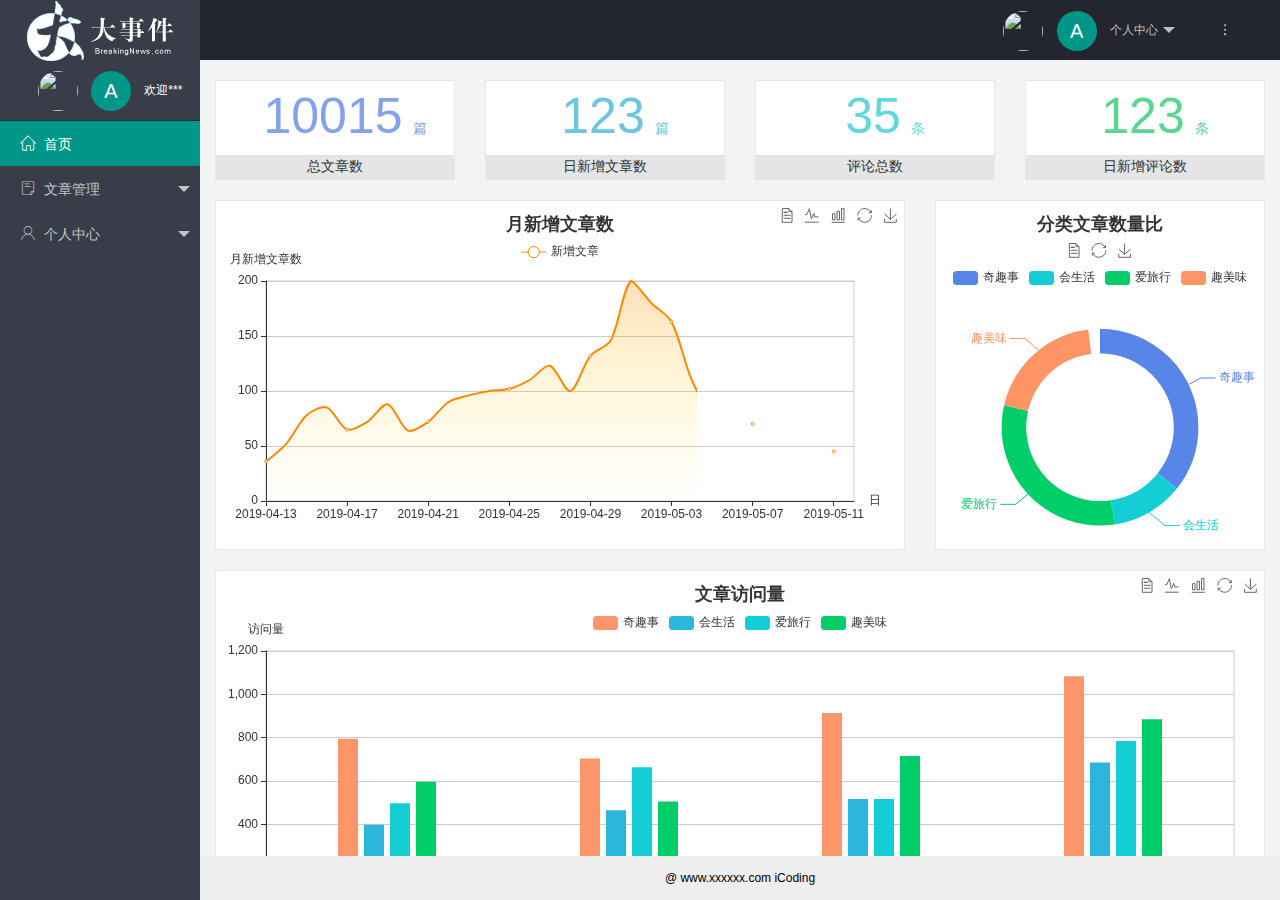
==== index.html @ 648ee0bc "4 個人中心-基本資料頁面（1）繪製頁面" ====
<!DOCTYPE html>
<html>
  <head>
    <meta charset="utf-8" />
    <meta
      name="viewport"
      content="width=device-width, initial-scale=1, maximum-scale=1"
    />
    <title>大事件首页</title>
    <!-- 导入layui的css文件 -->
    <link rel="stylesheet" href="./assets/lib/layui/css/layui.css" />
    <!-- 导入第三方阿里图标的css文件 -->
    <link rel="stylesheet" href="./assets/fonts/iconfont.css" />
    <!-- 导入自己写的css文件 -->
    <link rel="stylesheet" href="./assets/css/index.css" />
  </head>
  <body>
    <div class="layui-layout layui-layout-admin">
      <div class="layui-header">
        <div class="layui-logo layui-hide-xs layui-bg-black">
          <img src="./assets/images/logo.png" alt="logo" />
        </div>
        <!-- 头部区域（可配合layui 已有的水平导航） -->
        <ul class="layui-nav layui-layout-right">
          <li class="layui-nav-item layui-hide layui-show-md-inline-block">
            <a href="javascript:;" class="userinfo">
              <img
                src="//tva1.sinaimg.cn/crop.0.0.118.118.180/5db11ff4gw1e77d3nqrv8j203b03cweg.jpg"
                class="layui-nav-img"
              />
              <span class="text-avatar">A</span>
              个人中心
            </a>
            <dl class="layui-nav-child">
              <dd><a href="">基本资料</a></dd>
              <dd><a href="">更换头像</a></dd>
              <dd><a href="">重置密码</a></dd>
              <dd><a href="javascript:;" id="btnLogout">安全退出</a></dd>
            </dl>
          </li>
          <li class="layui-nav-item" lay-header-event="menuRight" lay-unselect>
            <a href="javascript:;">
              <i class="layui-icon layui-icon-more-vertical"></i>
            </a>
          </li>
        </ul>
      </div>

      <div class="layui-side layui-bg-black">
        <div class="layui-side-scroll">
          <div class="userinfo">
            <img
              src="//tva1.sinaimg.cn/crop.0.0.118.118.180/5db11ff4gw1e77d3nqrv8j203b03cweg.jpg"
              class="layui-nav-img"
            />
            <span class="text-avatar">A</span>
            <span id="welcome">欢迎***</span>
          </div>
          <!-- 左侧导航区域（可配合layui已有的垂直导航） -->
          <ul class="layui-nav layui-nav-tree" lay-shrink="all">
            <li class="layui-nav-item layui-this">
              <a href="./home/dashboard.html" target="fm"
                ><span class="iconfont icon-home"></span>首页</a
              >
            </li>
            <li class="layui-nav-item">
              <a class="" href="javascript:;"
                ><span class="iconfont icon-16"></span>文章管理</a
              >
              <dl class="layui-nav-child">
                <dd>
                  <a href="javascript:;"
                    ><i class="layui-icon layui-icon-app"></i>文章类别</a
                  >
                </dd>
                <dd>
                  <a href="javascript:;"
                    ><i class="layui-icon layui-icon-form"></i>文章列表</a
                  >
                </dd>
                <dd>
                  <a href="javascript:;"
                    ><i class="layui-icon layui-icon-file"></i>发布文章</a
                  >
                </dd>
              </dl>
            </li>
            <li class="layui-nav-item">
              <a href="javascript:;"
                ><span class="iconfont icon-user"></span>个人中心</a
              >
              <dl class="layui-nav-child">
                <dd>
                  <a href="./user/user_info.html" target="fm"
                    ><i class="layui-icon layui-icon-friends"></i>基本资料</a
                  >
                </dd>
                <dd>
                  <a href="javascript:;"
                    ><i class="layui-icon layui-icon-face-smile"></i>更换头像</a
                  >
                </dd>
                <dd>
                  <a href="javascript:;"
                    ><i class="layui-icon layui-icon-password"></i>重置密码</a
                  >
                </dd>
              </dl>
            </li>
          </ul>
        </div>
      </div>

      <div class="layui-body">
        <!-- 内容主体区域 -->
        <iframe name="fm" src="./home/dashboard.html" frameborder="0"></iframe>
      </div>

      <div class="layui-footer">
        <!-- 底部固定区域 -->
        @ www.xxxxxx.com iCoding
      </div>
    </div>
    <!-- 导入layui的js文件 要用layui.all.js，否则点击退出时，无法弹出对话框。或者说，如果没有layui.all.js，layui.layer是undefined-->
    <!-- <script src="./assets/lib/layui/layui.js"></script> -->
    <script src="./assets/lib/layui/layui.all.js"></script>

    <!-- 导入jQuery -->
    <script src="./assets/lib/jquery.js"></script>
    <!-- 导入自己写的js文件 -->
    <script src="./assets/js/baseAPI.js"></script>
    <script src="./assets/js/index.js"></script>
    <script>
      //JS
      layui.use(["element", "layer", "util"], function () {
        var element = layui.element,
          layer = layui.layer,
          util = layui.util,
          $ = layui.$;

        //头部事件
        util.event("lay-header-event", {
          //左侧菜单事件
          menuLeft: function (othis) {
            layer.msg("展开左侧菜单的操作", { icon: 0 });
          },
          menuRight: function () {
            layer.open({
              type: 1,
              content: '<div style="padding: 15px;">处理右侧面板的操作</div>',
              area: ["260px", "100%"],
              offset: "rt", //右上角
              anim: 5,
              shadeClose: true,
            });
          },
        });
      });
    </script>
  </body>
</html>
---- assets/lib/layui/css/layui.css ----
/** layui-v2.5.5 MIT License By https://www.layui.com */
 .layui-inline,img{display:inline-block;vertical-align:middle}h1,h2,h3,h4,h5,h6{font-weight:400}.layui-edge,.layui-header,.layui-inline,.layui-main{position:relative}.layui-body,.layui-edge,.layui-elip{overflow:hidden}.layui-btn,.layui-edge,.layui-inline,img{vertical-align:middle}.layui-btn,.layui-disabled,.layui-icon,.layui-unselect{-moz-user-select:none;-webkit-user-select:none;-ms-user-select:none}.layui-elip,.layui-form-checkbox span,.layui-form-pane .layui-form-label{text-overflow:ellipsis;white-space:nowrap}.layui-breadcrumb,.layui-tree-btnGroup{visibility:hidden}blockquote,body,button,dd,div,dl,dt,form,h1,h2,h3,h4,h5,h6,input,li,ol,p,pre,td,textarea,th,ul{margin:0;padding:0;-webkit-tap-highlight-color:rgba(0,0,0,0)}a:active,a:hover{outline:0}img{border:none}li{list-style:none}table{border-collapse:collapse;border-spacing:0}h4,h5,h6{font-size:100%}button,input,optgroup,option,select,textarea{font-family:inherit;font-size:inherit;font-style:inherit;font-weight:inherit;outline:0}pre{white-space:pre-wrap;white-space:-moz-pre-wrap;white-space:-pre-wrap;white-space:-o-pre-wrap;word-wrap:break-word}body{line-height:24px;font:14px Helvetica Neue,Helvetica,PingFang SC,Tahoma,Arial,sans-serif}hr{height:1px;margin:10px 0;border:0;clear:both}a{color:#333;text-decoration:none}a:hover{color:#777}a cite{font-style:normal;*cursor:pointer}.layui-border-box,.layui-border-box *{box-sizing:border-box}.layui-box,.layui-box *{box-sizing:content-box}.layui-clear{clear:both;*zoom:1}.layui-clear:after{content:'\20';clear:both;*zoom:1;display:block;height:0}.layui-inline{*display:inline;*zoom:1}.layui-edge{display:inline-block;width:0;height:0;border-width:6px;border-style:dashed;border-color:transparent}.layui-edge-top{top:-4px;border-bottom-color:#999;border-bottom-style:solid}.layui-edge-right{border-left-color:#999;border-left-style:solid}.layui-edge-bottom{top:2px;border-top-color:#999;border-top-style:solid}.layui-edge-left{border-right-color:#999;border-right-style:solid}.layui-disabled,.layui-disabled:hover{color:#d2d2d2!important;cursor:not-allowed!important}.layui-circle{border-radius:100%}.layui-show{display:block!important}.layui-hide{display:none!important}@font-face{font-family:layui-icon;src:url(../font/iconfont.eot?v=250);src:url(../font/iconfont.eot?v=250#iefix) format('embedded-opentype'),url(../font/iconfont.woff2?v=250) format('woff2'),url(../font/iconfont.woff?v=250) format('woff'),url(../font/iconfont.ttf?v=250) format('truetype'),url(../font/iconfont.svg?v=250#layui-icon) format('svg')}.layui-icon{font-family:layui-icon!important;font-size:16px;font-style:normal;-webkit-font-smoothing:antialiased;-moz-osx-font-smoothing:grayscale}.layui-icon-reply-fill:before{content:"\e611"}.layui-icon-set-fill:before{content:"\e614"}.layui-icon-menu-fill:before{content:"\e60f"}.layui-icon-search:before{content:"\e615"}.layui-icon-share:before{content:"\e641"}.layui-icon-set-sm:before{content:"\e620"}.layui-icon-engine:before{content:"\e628"}.layui-icon-close:before{content:"\1006"}.layui-icon-close-fill:before{content:"\1007"}.layui-icon-chart-screen:before{content:"\e629"}.layui-icon-star:before{content:"\e600"}.layui-icon-circle-dot:before{content:"\e617"}.layui-icon-chat:before{content:"\e606"}.layui-icon-release:before{content:"\e609"}.layui-icon-list:before{content:"\e60a"}.layui-icon-chart:before{content:"\e62c"}.layui-icon-ok-circle:before{content:"\1005"}.layui-icon-layim-theme:before{content:"\e61b"}.layui-icon-table:before{content:"\e62d"}.layui-icon-right:before{content:"\e602"}.layui-icon-left:before{content:"\e603"}.layui-icon-cart-simple:before{content:"\e698"}.layui-icon-face-cry:before{content:"\e69c"}.layui-icon-face-smile:before{content:"\e6af"}.layui-icon-survey:before{content:"\e6b2"}.layui-icon-tree:before{content:"\e62e"}.layui-icon-upload-circle:before{content:"\e62f"}.layui-icon-add-circle:before{content:"\e61f"}.layui-icon-download-circle:before{content:"\e601"}.layui-icon-templeate-1:before{content:"\e630"}.layui-icon-util:before{content:"\e631"}.layui-icon-face-surprised:before{content:"\e664"}.layui-icon-edit:before{content:"\e642"}.layui-icon-speaker:before{content:"\e645"}.layui-icon-down:before{content:"\e61a"}.layui-icon-file:before{content:"\e621"}.layui-icon-layouts:before{content:"\e632"}.layui-icon-rate-half:before{content:"\e6c9"}.layui-icon-add-circle-fine:before{content:"\e608"}.layui-icon-prev-circle:before{content:"\e633"}.layui-icon-read:before{content:"\e705"}.layui-icon-404:before{content:"\e61c"}.layui-icon-carousel:before{content:"\e634"}.layui-icon-help:before{content:"\e607"}.layui-icon-code-circle:before{content:"\e635"}.layui-icon-water:before{content:"\e636"}.layui-icon-username:before{content:"\e66f"}.layui-icon-find-fill:before{content:"\e670"}.layui-icon-about:before{content:"\e60b"}.layui-icon-location:before{content:"\e715"}.layui-icon-up:before{content:"\e619"}.layui-icon-pause:before{content:"\e651"}.layui-icon-date:before{content:"\e637"}.layui-icon-layim-uploadfile:before{content:"\e61d"}.layui-icon-delete:before{content:"\e640"}.layui-icon-play:before{content:"\e652"}.layui-icon-top:before{content:"\e604"}.layui-icon-friends:before{content:"\e612"}.layui-icon-refresh-3:before{content:"\e9aa"}.layui-icon-ok:before{content:"\e605"}.layui-icon-layer:before{content:"\e638"}.layui-icon-face-smile-fine:before{content:"\e60c"}.layui-icon-dollar:before{content:"\e659"}.layui-icon-group:before{content:"\e613"}.layui-icon-layim-download:before{content:"\e61e"}.layui-icon-picture-fine:before{content:"\e60d"}.layui-icon-link:before{content:"\e64c"}.layui-icon-diamond:before{content:"\e735"}.layui-icon-log:before{content:"\e60e"}.layui-icon-rate-solid:before{content:"\e67a"}.layui-icon-fonts-del:before{content:"\e64f"}.layui-icon-unlink:before{content:"\e64d"}.layui-icon-fonts-clear:before{content:"\e639"}.layui-icon-triangle-r:before{content:"\e623"}.layui-icon-circle:before{content:"\e63f"}.layui-icon-radio:before{content:"\e643"}.layui-icon-align-center:before{content:"\e647"}.layui-icon-align-right:before{content:"\e648"}.layui-icon-align-left:before{content:"\e649"}.layui-icon-loading-1:before{content:"\e63e"}.layui-icon-return:before{content:"\e65c"}.layui-icon-fonts-strong:before{content:"\e62b"}.layui-icon-upload:before{content:"\e67c"}.layui-icon-dialogue:before{content:"\e63a"}.layui-icon-video:before{content:"\e6ed"}.layui-icon-headset:before{content:"\e6fc"}.layui-icon-cellphone-fine:before{content:"\e63b"}.layui-icon-add-1:before{content:"\e654"}.layui-icon-face-smile-b:before{content:"\e650"}.layui-icon-fonts-html:before{content:"\e64b"}.layui-icon-form:before{content:"\e63c"}.layui-icon-cart:before{content:"\e657"}.layui-icon-camera-fill:before{content:"\e65d"}.layui-icon-tabs:before{content:"\e62a"}.layui-icon-fonts-code:before{content:"\e64e"}.layui-icon-fire:before{content:"\e756"}.layui-icon-set:before{content:"\e716"}.layui-icon-fonts-u:before{content:"\e646"}.layui-icon-triangle-d:before{content:"\e625"}.layui-icon-tips:before{content:"\e702"}.layui-icon-picture:before{content:"\e64a"}.layui-icon-more-vertical:before{content:"\e671"}.layui-icon-flag:before{content:"\e66c"}.layui-icon-loading:before{content:"\e63d"}.layui-icon-fonts-i:before{content:"\e644"}.layui-icon-refresh-1:before{content:"\e666"}.layui-icon-rmb:before{content:"\e65e"}.layui-icon-home:before{content:"\e68e"}.layui-icon-user:before{content:"\e770"}.layui-icon-notice:before{content:"\e667"}.layui-icon-login-weibo:before{content:"\e675"}.layui-icon-voice:before{content:"\e688"}.layui-icon-upload-drag:before{content:"\e681"}.layui-icon-login-qq:before{content:"\e676"}.layui-icon-snowflake:before{content:"\e6b1"}.layui-icon-file-b:before{content:"\e655"}.layui-icon-template:before{content:"\e663"}.layui-icon-auz:before{content:"\e672"}.layui-icon-console:before{content:"\e665"}.layui-icon-app:before{content:"\e653"}.layui-icon-prev:before{content:"\e65a"}.layui-icon-website:before{content:"\e7ae"}.layui-icon-next:before{content:"\e65b"}.layui-icon-component:before{content:"\e857"}.layui-icon-more:before{content:"\e65f"}.layui-icon-login-wechat:before{content:"\e677"}.layui-icon-shrink-right:before{content:"\e668"}.layui-icon-spread-left:before{content:"\e66b"}.layui-icon-camera:before{content:"\e660"}.layui-icon-note:before{content:"\e66e"}.layui-icon-refresh:before{content:"\e669"}.layui-icon-female:before{content:"\e661"}.layui-icon-male:before{content:"\e662"}.layui-icon-password:before{content:"\e673"}.layui-icon-senior:before{content:"\e674"}.layui-icon-theme:before{content:"\e66a"}.layui-icon-tread:before{content:"\e6c5"}.layui-icon-praise:before{content:"\e6c6"}.layui-icon-star-fill:before{content:"\e658"}.layui-icon-rate:before{content:"\e67b"}.layui-icon-template-1:before{content:"\e656"}.layui-icon-vercode:before{content:"\e679"}.layui-icon-cellphone:before{content:"\e678"}.layui-icon-screen-full:before{content:"\e622"}.layui-icon-screen-restore:before{content:"\e758"}.layui-icon-cols:before{content:"\e610"}.layui-icon-export:before{content:"\e67d"}.layui-icon-print:before{content:"\e66d"}.layui-icon-slider:before{content:"\e714"}.layui-icon-addition:before{content:"\e624"}.layui-icon-subtraction:before{content:"\e67e"}.layui-icon-service:before{content:"\e626"}.layui-icon-transfer:before{content:"\e691"}.layui-main{width:1140px;margin:0 auto}.layui-header{z-index:1000;height:60px}.layui-header a:hover{transition:all .5s;-webkit-transition:all .5s}.layui-side{position:fixed;left:0;top:0;bottom:0;z-index:999;width:200px;overflow-x:hidden}.layui-side-scroll{position:relative;width:220px;height:100%;overflow-x:hidden}.layui-body{position:absolute;left:200px;right:0;top:0;bottom:0;z-index:998;width:auto;overflow-y:auto;box-sizing:border-box}.layui-layout-body{overflow:hidden}.layui-layout-admin .layui-header{background-color:#23262E}.layui-layout-admin .layui-side{top:60px;width:200px;overflow-x:hidden}.layui-layout-admin .layui-body{position:fixed;top:60px;bottom:44px}.layui-layout-admin .layui-main{width:auto;margin:0 15px}.layui-layout-admin .layui-footer{position:fixed;left:200px;right:0;bottom:0;height:44px;line-height:44px;padding:0 15px;background-color:#eee}.layui-layout-admin .layui-logo{position:absolute;left:0;top:0;width:200px;height:100%;line-height:60px;text-align:center;color:#009688;font-size:16px}.layui-layout-admin .layui-header .layui-nav{background:0 0}.layui-layout-left{position:absolute!important;left:200px;top:0}.layui-layout-right{position:absolute!important;right:0;top:0}.layui-container{position:relative;margin:0 auto;padding:0 15px;box-sizing:border-box}.layui-fluid{position:relative;margin:0 auto;padding:0 15px}.layui-row:after,.layui-row:before{content:'';display:block;clear:both}.layui-col-lg1,.layui-col-lg10,.layui-col-lg11,.layui-col-lg12,.layui-col-lg2,.layui-col-lg3,.layui-col-lg4,.layui-col-lg5,.layui-col-lg6,.layui-col-lg7,.layui-col-lg8,.layui-col-lg9,.layui-col-md1,.layui-col-md10,.layui-col-md11,.layui-col-md12,.layui-col-md2,.layui-col-md3,.layui-col-md4,.layui-col-md5,.layui-col-md6,.layui-col-md7,.layui-col-md8,.layui-col-md9,.layui-col-sm1,.layui-col-sm10,.layui-col-sm11,.layui-col-sm12,.layui-col-sm2,.layui-col-sm3,.layui-col-sm4,.layui-col-sm5,.layui-col-sm6,.layui-col-sm7,.layui-col-sm8,.layui-col-sm9,.layui-col-xs1,.layui-col-xs10,.layui-col-xs11,.layui-col-xs12,.layui-col-xs2,.layui-col-xs3,.layui-col-xs4,.layui-col-xs5,.layui-col-xs6,.layui-col-xs7,.layui-col-xs8,.layui-col-xs9{position:relative;display:block;box-sizing:border-box}.layui-col-xs1,.layui-col-xs10,.layui-col-xs11,.layui-col-xs12,.layui-col-xs2,.layui-col-xs3,.layui-col-xs4,.layui-col-xs5,.layui-col-xs6,.layui-col-xs7,.layui-col-xs8,.layui-col-xs9{float:left}.layui-col-xs1{width:8.33333333%}.layui-col-xs2{width:16.66666667%}.layui-col-xs3{width:25%}.layui-col-xs4{width:33.33333333%}.layui-col-xs5{width:41.66666667%}.layui-col-xs6{width:50%}.layui-col-xs7{width:58.33333333%}.layui-col-xs8{width:66.66666667%}.layui-col-xs9{width:75%}.layui-col-xs10{width:83.33333333%}.layui-col-xs11{width:91.66666667%}.layui-col-xs12{width:100%}.layui-col-xs-offset1{margin-left:8.33333333%}.layui-col-xs-offset2{margin-left:16.66666667%}.layui-col-xs-offset3{margin-left:25%}.layui-col-xs-offset4{margin-left:33.33333333%}.layui-col-xs-offset5{margin-left:41.66666667%}.layui-col-xs-offset6{margin-left:50%}.layui-col-xs-offset7{margin-left:58.33333333%}.layui-col-xs-offset8{margin-left:66.66666667%}.layui-col-xs-offset9{margin-left:75%}.layui-col-xs-offset10{margin-left:83.33333333%}.layui-col-xs-offset11{margin-left:91.66666667%}.layui-col-xs-offset12{margin-left:100%}@media screen and (max-width:768px){.layui-hide-xs{display:none!important}.layui-show-xs-block{display:block!important}.layui-show-xs-inline{display:inline!important}.layui-show-xs-inline-block{display:inline-block!important}}@media screen and (min-width:768px){.layui-container{width:750px}.layui-hide-sm{display:none!important}.layui-show-sm-block{display:block!important}.layui-show-sm-inline{display:inline!important}.layui-show-sm-inline-block{display:inline-block!important}.layui-col-sm1,.layui-col-sm10,.layui-col-sm11,.layui-col-sm12,.layui-col-sm2,.layui-col-sm3,.layui-col-sm4,.layui-col-sm5,.layui-col-sm6,.layui-col-sm7,.layui-col-sm8,.layui-col-sm9{float:left}.layui-col-sm1{width:8.33333333%}.layui-col-sm2{width:16.66666667%}.layui-col-sm3{width:25%}.layui-col-sm4{width:33.33333333%}.layui-col-sm5{width:41.66666667%}.layui-col-sm6{width:50%}.layui-col-sm7{width:58.33333333%}.layui-col-sm8{width:66.66666667%}.layui-col-sm9{width:75%}.layui-col-sm10{width:83.33333333%}.layui-col-sm11{width:91.66666667%}.layui-col-sm12{width:100%}.layui-col-sm-offset1{margin-left:8.33333333%}.layui-col-sm-offset2{margin-left:16.66666667%}.layui-col-sm-offset3{margin-left:25%}.layui-col-sm-offset4{margin-left:33.33333333%}.layui-col-sm-offset5{margin-left:41.66666667%}.layui-col-sm-offset6{margin-left:50%}.layui-col-sm-offset7{margin-left:58.33333333%}.layui-col-sm-offset8{margin-left:66.66666667%}.layui-col-sm-offset9{margin-left:75%}.layui-col-sm-offset10{margin-left:83.33333333%}.layui-col-sm-offset11{margin-left:91.66666667%}.layui-col-sm-offset12{margin-left:100%}}@media screen and (min-width:992px){.layui-container{width:970px}.layui-hide-md{display:none!important}.layui-show-md-block{display:block!important}.layui-show-md-inline{display:inline!important}.layui-show-md-inline-block{display:inline-block!important}.layui-col-md1,.layui-col-md10,.layui-col-md11,.layui-col-md12,.layui-col-md2,.layui-col-md3,.layui-col-md4,.layui-col-md5,.layui-col-md6,.layui-col-md7,.layui-col-md8,.layui-col-md9{float:left}.layui-col-md1{width:8.33333333%}.layui-col-md2{width:16.66666667%}.layui-col-md3{width:25%}.layui-col-md4{width:33.33333333%}.layui-col-md5{width:41.66666667%}.layui-col-md6{width:50%}.layui-col-md7{width:58.33333333%}.layui-col-md8{width:66.66666667%}.layui-col-md9{width:75%}.layui-col-md10{width:83.33333333%}.layui-col-md11{width:91.66666667%}.layui-col-md12{width:100%}.layui-col-md-offset1{margin-left:8.33333333%}.layui-col-md-offset2{margin-left:16.66666667%}.layui-col-md-offset3{margin-left:25%}.layui-col-md-offset4{margin-left:33.33333333%}.layui-col-md-offset5{margin-left:41.66666667%}.layui-col-md-offset6{margin-left:50%}.layui-col-md-offset7{margin-left:58.33333333%}.layui-col-md-offset8{margin-left:66.66666667%}.layui-col-md-offset9{margin-left:75%}.layui-col-md-offset10{margin-left:83.33333333%}.layui-col-md-offset11{margin-left:91.66666667%}.layui-col-md-offset12{margin-left:100%}}@media screen and (min-width:1200px){.layui-container{width:1170px}.layui-hide-lg{display:none!important}.layui-show-lg-block{display:block!important}.layui-show-lg-inline{display:inline!important}.layui-show-lg-inline-block{display:inline-block!important}.layui-col-lg1,.layui-col-lg10,.layui-col-lg11,.layui-col-lg12,.layui-col-lg2,.layui-col-lg3,.layui-col-lg4,.layui-col-lg5,.layui-col-lg6,.layui-col-lg7,.layui-col-lg8,.layui-col-lg9{float:left}.layui-col-lg1{width:8.33333333%}.layui-col-lg2{width:16.66666667%}.layui-col-lg3{width:25%}.layui-col-lg4{width:33.33333333%}.layui-col-lg5{width:41.66666667%}.layui-col-lg6{width:50%}.layui-col-lg7{width:58.33333333%}.layui-col-lg8{width:66.66666667%}.layui-col-lg9{width:75%}.layui-col-lg10{width:83.33333333%}.layui-col-lg11{width:91.66666667%}.layui-col-lg12{width:100%}.layui-col-lg-offset1{margin-left:8.33333333%}.layui-col-lg-offset2{margin-left:16.66666667%}.layui-col-lg-offset3{margin-left:25%}.layui-col-lg-offset4{margin-left:33.33333333%}.layui-col-lg-offset5{margin-left:41.66666667%}.layui-col-lg-offset6{margin-left:50%}.layui-col-lg-offset7{margin-left:58.33333333%}.layui-col-lg-offset8{margin-left:66.66666667%}.layui-col-lg-offset9{margin-left:75%}.layui-col-lg-offset10{margin-left:83.33333333%}.layui-col-lg-offset11{margin-left:91.66666667%}.layui-col-lg-offset12{margin-left:100%}}.layui-col-space1{margin:-.5px}.layui-col-space1>*{padding:.5px}.layui-col-space3{margin:-1.5px}.layui-col-space3>*{padding:1.5px}.layui-col-space5{margin:-2.5px}.layui-col-space5>*{padding:2.5px}.layui-col-space8{margin:-3.5px}.layui-col-space8>*{padding:3.5px}.layui-col-space10{margin:-5px}.layui-col-space10>*{padding:5px}.layui-col-space12{margin:-6px}.layui-col-space12>*{padding:6px}.layui-col-space15{margin:-7.5px}.layui-col-space15>*{padding:7.5px}.layui-col-space18{margin:-9px}.layui-col-space18>*{padding:9px}.layui-col-space20{margin:-10px}.layui-col-space20>*{padding:10px}.layui-col-space22{margin:-11px}.layui-col-space22>*{padding:11px}.layui-col-space25{margin:-12.5px}.layui-col-space25>*{padding:12.5px}.layui-col-space30{margin:-15px}.layui-col-space30>*{padding:15px}.layui-btn,.layui-input,.layui-select,.layui-textarea,.layui-upload-button{outline:0;-webkit-appearance:none;transition:all .3s;-webkit-transition:all .3s;box-sizing:border-box}.layui-elem-quote{margin-bottom:10px;padding:15px;line-height:22px;border-left:5px solid #009688;border-radius:0 2px 2px 0;background-color:#f2f2f2}.layui-quote-nm{border-style:solid;border-width:1px 1px 1px 5px;background:0 0}.layui-elem-field{margin-bottom:10px;padding:0;border-width:1px;border-style:solid}.layui-elem-field legend{margin-left:20px;padding:0 10px;font-size:20px;font-weight:300}.layui-field-title{margin:10px 0 20px;border-width:1px 0 0}.layui-field-box{padding:10px 15px}.layui-field-title .layui-field-box{padding:10px 0}.layui-progress{position:relative;height:6px;border-radius:20px;background-color:#e2e2e2}.layui-progress-bar{position:absolute;left:0;top:0;width:0;max-width:100%;height:6px;border-radius:20px;text-align:right;background-color:#5FB878;transition:all .3s;-webkit-transition:all .3s}.layui-progress-big,.layui-progress-big .layui-progress-bar{height:18px;line-height:18px}.layui-progress-text{position:relative;top:-20px;line-height:18px;font-size:12px;color:#666}.layui-progress-big .layui-progress-text{position:static;padding:0 10px;color:#fff}.layui-collapse{border-width:1px;border-style:solid;border-radius:2px}.layui-colla-content,.layui-colla-item{border-top-width:1px;border-top-style:solid}.layui-colla-item:first-child{border-top:none}.layui-colla-title{position:relative;height:42px;line-height:42px;padding:0 15px 0 35px;color:#333;background-color:#f2f2f2;cursor:pointer;font-size:14px;overflow:hidden}.layui-colla-content{display:none;padding:10px 15px;line-height:22px;color:#666}.layui-colla-icon{position:absolute;left:15px;top:0;font-size:14px}.layui-card{margin-bottom:15px;border-radius:2px;background-color:#fff;box-shadow:0 1px 2px 0 rgba(0,0,0,.05)}.layui-card:last-child{margin-bottom:0}.layui-card-header{position:relative;height:42px;line-height:42px;padding:0 15px;border-bottom:1px solid #f6f6f6;color:#333;border-radius:2px 2px 0 0;font-size:14px}.layui-bg-black,.layui-bg-blue,.layui-bg-cyan,.layui-bg-green,.layui-bg-orange,.layui-bg-red{color:#fff!important}.layui-card-body{position:relative;padding:10px 15px;line-height:24px}.layui-card-body[pad15]{padding:15px}.layui-card-body[pad20]{padding:20px}.layui-card-body .layui-table{margin:5px 0}.layui-card .layui-tab{margin:0}.layui-panel-window{position:relative;padding:15px;border-radius:0;border-top:5px solid #E6E6E6;background-color:#fff}.layui-auxiliar-moving{position:fixed;left:0;right:0;top:0;bottom:0;width:100%;height:100%;background:0 0;z-index:9999999999}.layui-form-label,.layui-form-mid,.layui-form-select,.layui-input-block,.layui-input-inline,.layui-textarea{position:relative}.layui-bg-red{background-color:#FF5722!important}.layui-bg-orange{background-color:#FFB800!important}.layui-bg-green{background-color:#009688!important}.layui-bg-cyan{background-color:#2F4056!important}.layui-bg-blue{background-color:#1E9FFF!important}.layui-bg-black{background-color:#393D49!important}.layui-bg-gray{background-color:#eee!important;color:#666!important}.layui-badge-rim,.layui-colla-content,.layui-colla-item,.layui-collapse,.layui-elem-field,.layui-form-pane .layui-form-item[pane],.layui-form-pane .layui-form-label,.layui-input,.layui-layedit,.layui-layedit-tool,.layui-quote-nm,.layui-select,.layui-tab-bar,.layui-tab-card,.layui-tab-title,.layui-tab-title .layui-this:after,.layui-textarea{border-color:#e6e6e6}.layui-timeline-item:before,hr{background-color:#e6e6e6}.layui-text{line-height:22px;font-size:14px;color:#666}.layui-text h1,.layui-text h2,.layui-text h3{font-weight:500;color:#333}.layui-text h1{font-size:30px}.layui-text h2{font-size:24px}.layui-text h3{font-size:18px}.layui-text a:not(.layui-btn){color:#01AAED}.layui-text a:not(.layui-btn):hover{text-decoration:underline}.layui-text ul{padding:5px 0 5px 15px}.layui-text ul li{margin-top:5px;list-style-type:disc}.layui-text em,.layui-word-aux{color:#999!important;padding:0 5px!important}.layui-btn{display:inline-block;height:38px;line-height:38px;padding:0 18px;background-color:#009688;color:#fff;white-space:nowrap;text-align:center;font-size:14px;border:none;border-radius:2px;cursor:pointer}.layui-btn:hover{opacity:.8;filter:alpha(opacity=80);color:#fff}.layui-btn:active{opacity:1;filter:alpha(opacity=100)}.layui-btn+.layui-btn{margin-left:10px}.layui-btn-container{font-size:0}.layui-btn-container .layui-btn{margin-right:10px;margin-bottom:10px}.layui-btn-container .layui-btn+.layui-btn{margin-left:0}.layui-table .layui-btn-container .layui-btn{margin-bottom:9px}.layui-btn-radius{border-radius:100px}.layui-btn .layui-icon{margin-right:3px;font-size:18px;vertical-align:bottom;vertical-align:middle\9}.layui-btn-primary{border:1px solid #C9C9C9;background-color:#fff;color:#555}.layui-btn-primary:hover{border-color:#009688;color:#333}.layui-btn-normal{background-color:#1E9FFF}.layui-btn-warm{background-color:#FFB800}.layui-btn-danger{background-color:#FF5722}.layui-btn-checked{background-color:#5FB878}.layui-btn-disabled,.layui-btn-disabled:active,.layui-btn-disabled:hover{border:1px solid #e6e6e6;background-color:#FBFBFB;color:#C9C9C9;cursor:not-allowed;opacity:1}.layui-btn-lg{height:44px;line-height:44px;padding:0 25px;font-size:16px}.layui-btn-sm{height:30px;line-height:30px;padding:0 10px;font-size:12px}.layui-btn-sm i{font-size:16px!important}.layui-btn-xs{height:22px;line-height:22px;padding:0 5px;font-size:12px}.layui-btn-xs i{font-size:14px!important}.layui-btn-group{display:inline-block;vertical-align:middle;font-size:0}.layui-btn-group .layui-btn{margin-left:0!important;margin-right:0!important;border-left:1px solid rgba(255,255,255,.5);border-radius:0}.layui-btn-group .layui-btn-primary{border-left:none}.layui-btn-group .layui-btn-primary:hover{border-color:#C9C9C9;color:#009688}.layui-btn-group .layui-btn:first-child{border-left:none;border-radius:2px 0 0 2px}.layui-btn-group .layui-btn-primary:first-child{border-left:1px solid #c9c9c9}.layui-btn-group .layui-btn:last-child{border-radius:0 2px 2px 0}.layui-btn-group .layui-btn+.layui-btn{margin-left:0}.layui-btn-group+.layui-btn-group{margin-left:10px}.layui-btn-fluid{width:100%}.layui-input,.layui-select,.layui-textarea{height:38px;line-height:1.3;line-height:38px\9;border-width:1px;border-style:solid;background-color:#fff;border-radius:2px}.layui-input::-webkit-input-placeholder,.layui-select::-webkit-input-placeholder,.layui-textarea::-webkit-input-placeholder{line-height:1.3}.layui-input,.layui-textarea{display:block;width:100%;padding-left:10px}.layui-input:hover,.layui-textarea:hover{border-color:#D2D2D2!important}.layui-input:focus,.layui-textarea:focus{border-color:#C9C9C9!important}.layui-textarea{min-height:100px;height:auto;line-height:20px;padding:6px 10px;resize:vertical}.layui-select{padding:0 10px}.layui-form input[type=checkbox],.layui-form input[type=radio],.layui-form select{display:none}.layui-form [lay-ignore]{display:initial}.layui-form-item{margin-bottom:15px;clear:both;*zoom:1}.layui-form-item:after{content:'\20';clear:both;*zoom:1;display:block;height:0}.layui-form-label{float:left;display:block;padding:9px 15px;width:80px;font-weight:400;line-height:20px;text-align:right}.layui-form-label-col{display:block;float:none;padding:9px 0;line-height:20px;text-align:left}.layui-form-item .layui-inline{margin-bottom:5px;margin-right:10px}.layui-input-block{margin-left:110px;min-height:36px}.layui-input-inline{display:inline-block;vertical-align:middle}.layui-form-item .layui-input-inline{float:left;width:190px;margin-right:10px}.layui-form-text .layui-input-inline{width:auto}.layui-form-mid{float:left;display:block;padding:9px 0!important;line-height:20px;margin-right:10px}.layui-form-danger+.layui-form-select .layui-input,.layui-form-danger:focus{border-color:#FF5722!important}.layui-form-select .layui-input{padding-right:30px;cursor:pointer}.layui-form-select .layui-edge{position:absolute;right:10px;top:50%;margin-top:-3px;cursor:pointer;border-width:6px;border-top-color:#c2c2c2;border-top-style:solid;transition:all .3s;-webkit-transition:all .3s}.layui-form-select dl{display:none;position:absolute;left:0;top:42px;padding:5px 0;z-index:899;min-width:100%;border:1px solid #d2d2d2;max-height:300px;overflow-y:auto;background-color:#fff;border-radius:2px;box-shadow:0 2px 4px rgba(0,0,0,.12);box-sizing:border-box}.layui-form-select dl dd,.layui-form-select dl dt{padding:0 10px;line-height:36px;white-space:nowrap;overflow:hidden;text-overflow:ellipsis}.layui-form-select dl dt{font-size:12px;color:#999}.layui-form-select dl dd{cursor:pointer}.layui-form-select dl dd:hover{background-color:#f2f2f2;-webkit-transition:.5s all;transition:.5s all}.layui-form-select .layui-select-group dd{padding-left:20px}.layui-form-select dl dd.layui-select-tips{padding-left:10px!important;color:#999}.layui-form-select dl dd.layui-this{background-color:#5FB878;color:#fff}.layui-form-checkbox,.layui-form-select dl dd.layui-disabled{background-color:#fff}.layui-form-selected dl{display:block}.layui-form-checkbox,.layui-form-checkbox *,.layui-form-switch{display:inline-block;vertical-align:middle}.layui-form-selected .layui-edge{margin-top:-9px;-webkit-transform:rotate(180deg);transform:rotate(180deg);margin-top:-3px\9}:root .layui-form-selected .layui-edge{margin-top:-9px\0/IE9}.layui-form-selectup dl{top:auto;bottom:42px}.layui-select-none{margin:5px 0;text-align:center;color:#999}.layui-select-disabled .layui-disabled{border-color:#eee!important}.layui-select-disabled .layui-edge{border-top-color:#d2d2d2}.layui-form-checkbox{position:relative;height:30px;line-height:30px;margin-right:10px;padding-right:30px;cursor:pointer;font-size:0;-webkit-transition:.1s linear;transition:.1s linear;box-sizing:border-box}.layui-form-checkbox span{padding:0 10px;height:100%;font-size:14px;border-radius:2px 0 0 2px;background-color:#d2d2d2;color:#fff;overflow:hidden}.layui-form-checkbox:hover span{background-color:#c2c2c2}.layui-form-checkbox i{position:absolute;right:0;top:0;width:30px;height:28px;border:1px solid #d2d2d2;border-left:none;border-radius:0 2px 2px 0;color:#fff;font-size:20px;text-align:center}.layui-form-checkbox:hover i{border-color:#c2c2c2;color:#c2c2c2}.layui-form-checked,.layui-form-checked:hover{border-color:#5FB878}.layui-form-checked span,.layui-form-checked:hover span{background-color:#5FB878}.layui-form-checked i,.layui-form-checked:hover i{color:#5FB878}.layui-form-item .layui-form-checkbox{margin-top:4px}.layui-form-checkbox[lay-skin=primary]{height:auto!important;line-height:normal!important;min-width:18px;min-height:18px;border:none!important;margin-right:0;padding-left:28px;padding-right:0;background:0 0}.layui-form-checkbox[lay-skin=primary] span{padding-left:0;padding-right:15px;line-height:18px;background:0 0;color:#666}.layui-form-checkbox[lay-skin=primary] i{right:auto;left:0;width:16px;height:16px;line-height:16px;border:1px solid #d2d2d2;font-size:12px;border-radius:2px;background-color:#fff;-webkit-transition:.1s linear;transition:.1s linear}.layui-form-checkbox[lay-skin=primary]:hover i{border-color:#5FB878;color:#fff}.layui-form-checked[lay-skin=primary] i{border-color:#5FB878!important;background-color:#5FB878;color:#fff}.layui-checkbox-disbaled[lay-skin=primary] span{background:0 0!important;color:#c2c2c2}.layui-checkbox-disbaled[lay-skin=primary]:hover i{border-color:#d2d2d2}.layui-form-item .layui-form-checkbox[lay-skin=primary]{margin-top:10px}.layui-form-switch{position:relative;height:22px;line-height:22px;min-width:35px;padding:0 5px;margin-top:8px;border:1px solid #d2d2d2;border-radius:20px;cursor:pointer;background-color:#fff;-webkit-transition:.1s linear;transition:.1s linear}.layui-form-switch i{position:absolute;left:5px;top:3px;width:16px;height:16px;border-radius:20px;background-color:#d2d2d2;-webkit-transition:.1s linear;transition:.1s linear}.layui-form-switch em{position:relative;top:0;width:25px;margin-left:21px;padding:0!important;text-align:center!important;color:#999!important;font-style:normal!important;font-size:12px}.layui-form-onswitch{border-color:#5FB878;background-color:#5FB878}.layui-checkbox-disbaled,.layui-checkbox-disbaled i{border-color:#e2e2e2!important}.layui-form-onswitch i{left:100%;margin-left:-21px;background-color:#fff}.layui-form-onswitch em{margin-left:5px;margin-right:21px;color:#fff!important}.layui-checkbox-disbaled span{background-color:#e2e2e2!important}.layui-checkbox-disbaled:hover i{color:#fff!important}[lay-radio]{display:none}.layui-form-radio,.layui-form-radio *{display:inline-block;vertical-align:middle}.layui-form-radio{line-height:28px;margin:6px 10px 0 0;padding-right:10px;cursor:pointer;font-size:0}.layui-form-radio *{font-size:14px}.layui-form-radio>i{margin-right:8px;font-size:22px;color:#c2c2c2}.layui-form-radio>i:hover,.layui-form-radioed>i{color:#5FB878}.layui-radio-disbaled>i{color:#e2e2e2!important}.layui-form-pane .layui-form-label{width:110px;padding:8px 15px;height:38px;line-height:20px;border-width:1px;border-style:solid;border-radius:2px 0 0 2px;text-align:center;background-color:#FBFBFB;overflow:hidden;box-sizing:border-box}.layui-form-pane .layui-input-inline{margin-left:-1px}.layui-form-pane .layui-input-block{margin-left:110px;left:-1px}.layui-form-pane .layui-input{border-radius:0 2px 2px 0}.layui-form-pane .layui-form-text .layui-form-label{float:none;width:100%;border-radius:2px;box-sizing:border-box;text-align:left}.layui-form-pane .layui-form-text .layui-input-inline{display:block;margin:0;top:-1px;clear:both}.layui-form-pane .layui-form-text .layui-input-block{margin:0;left:0;top:-1px}.layui-form-pane .layui-form-text .layui-textarea{min-height:100px;border-radius:0 0 2px 2px}.layui-form-pane .layui-form-checkbox{margin:4px 0 4px 10px}.layui-form-pane .layui-form-radio,.layui-form-pane .layui-form-switch{margin-top:6px;margin-left:10px}.layui-form-pane .layui-form-item[pane]{position:relative;border-width:1px;border-style:solid}.layui-form-pane .layui-form-item[pane] .layui-form-label{position:absolute;left:0;top:0;height:100%;border-width:0 1px 0 0}.layui-form-pane .layui-form-item[pane] .layui-input-inline{margin-left:110px}@media screen and (max-width:450px){.layui-form-item .layui-form-label{text-overflow:ellipsis;overflow:hidden;white-space:nowrap}.layui-form-item .layui-inline{display:block;margin-right:0;margin-bottom:20px;clear:both}.layui-form-item .layui-inline:after{content:'\20';clear:both;display:block;height:0}.layui-form-item .layui-input-inline{display:block;float:none;left:-3px;width:auto;margin:0 0 10px 112px}.layui-form-item .layui-input-inline+.layui-form-mid{margin-left:110px;top:-5px;padding:0}.layui-form-item .layui-form-checkbox{margin-right:5px;margin-bottom:5px}}.layui-layedit{border-width:1px;border-style:solid;border-radius:2px}.layui-layedit-tool{padding:3px 5px;border-bottom-width:1px;border-bottom-style:solid;font-size:0}.layedit-tool-fixed{position:fixed;top:0;border-top:1px solid #e2e2e2}.layui-layedit-tool .layedit-tool-mid,.layui-layedit-tool .layui-icon{display:inline-block;vertical-align:middle;text-align:center;font-size:14px}.layui-layedit-tool .layui-icon{position:relative;width:32px;height:30px;line-height:30px;margin:3px 5px;color:#777;cursor:pointer;border-radius:2px}.layui-layedit-tool .layui-icon:hover{color:#393D49}.layui-layedit-tool .layui-icon:active{color:#000}.layui-layedit-tool .layedit-tool-active{background-color:#e2e2e2;color:#000}.layui-layedit-tool .layui-disabled,.layui-layedit-tool .layui-disabled:hover{color:#d2d2d2;cursor:not-allowed}.layui-layedit-tool .layedit-tool-mid{width:1px;height:18px;margin:0 10px;background-color:#d2d2d2}.layedit-tool-html{width:50px!important;font-size:30px!important}.layedit-tool-b,.layedit-tool-code,.layedit-tool-help{font-size:16px!important}.layedit-tool-d,.layedit-tool-face,.layedit-tool-image,.layedit-tool-unlink{font-size:18px!important}.layedit-tool-image input{position:absolute;font-size:0;left:0;top:0;width:100%;height:100%;opacity:.01;filter:Alpha(opacity=1);cursor:pointer}.layui-layedit-iframe iframe{display:block;width:100%}#LAY_layedit_code{overflow:hidden}.layui-laypage{display:inline-block;*display:inline;*zoom:1;vertical-align:middle;margin:10px 0;font-size:0}.layui-laypage>a:first-child,.layui-laypage>a:first-child em{border-radius:2px 0 0 2px}.layui-laypage>a:last-child,.layui-laypage>a:last-child em{border-radius:0 2px 2px 0}.layui-laypage>:first-child{margin-left:0!important}.layui-laypage>:last-child{margin-right:0!important}.layui-laypage a,.layui-laypage button,.layui-laypage input,.layui-laypage select,.layui-laypage span{border:1px solid #e2e2e2}.layui-laypage a,.layui-laypage span{display:inline-block;*display:inline;*zoom:1;vertical-align:middle;padding:0 15px;height:28px;line-height:28px;margin:0 -1px 5px 0;background-color:#fff;color:#333;font-size:12px}.layui-flow-more a *,.layui-laypage input,.layui-table-view select[lay-ignore]{display:inline-block}.layui-laypage a:hover{color:#009688}.layui-laypage em{font-style:normal}.layui-laypage .layui-laypage-spr{color:#999;font-weight:700}.layui-laypage a{text-decoration:none}.layui-laypage .layui-laypage-curr{position:relative}.layui-laypage .layui-laypage-curr em{position:relative;color:#fff}.layui-laypage .layui-laypage-curr .layui-laypage-em{position:absolute;left:-1px;top:-1px;padding:1px;width:100%;height:100%;background-color:#009688}.layui-laypage-em{border-radius:2px}.layui-laypage-next em,.layui-laypage-prev em{font-family:Sim sun;font-size:16px}.layui-laypage .layui-laypage-count,.layui-laypage .layui-laypage-limits,.layui-laypage .layui-laypage-refresh,.layui-laypage .layui-laypage-skip{margin-left:10px;margin-right:10px;padding:0;border:none}.layui-laypage .layui-laypage-limits,.layui-laypage .layui-laypage-refresh{vertical-align:top}.layui-laypage .layui-laypage-refresh i{font-size:18px;cursor:pointer}.layui-laypage select{height:22px;padding:3px;border-radius:2px;cursor:pointer}.layui-laypage .layui-laypage-skip{height:30px;line-height:30px;color:#999}.layui-laypage button,.layui-laypage input{height:30px;line-height:30px;border-radius:2px;vertical-align:top;background-color:#fff;box-sizing:border-box}.layui-laypage input{width:40px;margin:0 10px;padding:0 3px;text-align:center}.layui-laypage input:focus,.layui-laypage select:focus{border-color:#009688!important}.layui-laypage button{margin-left:10px;padding:0 10px;cursor:pointer}.layui-table,.layui-table-view{margin:10px 0}.layui-flow-more{margin:10px 0;text-align:center;color:#999;font-size:14px}.layui-flow-more a{height:32px;line-height:32px}.layui-flow-more a *{vertical-align:top}.layui-flow-more a cite{padding:0 20px;border-radius:3px;background-color:#eee;color:#333;font-style:normal}.layui-flow-more a cite:hover{opacity:.8}.layui-flow-more a i{font-size:30px;color:#737383}.layui-table{width:100%;background-color:#fff;color:#666}.layui-table tr{transition:all .3s;-webkit-transition:all .3s}.layui-table th{text-align:left;font-weight:400}.layui-table tbody tr:hover,.layui-table thead tr,.layui-table-click,.layui-table-header,.layui-table-hover,.layui-table-mend,.layui-table-patch,.layui-table-tool,.layui-table-total,.layui-table-total tr,.layui-table[lay-even] tr:nth-child(even){background-color:#f2f2f2}.layui-table td,.layui-table th,.layui-table-col-set,.layui-table-fixed-r,.layui-table-grid-down,.layui-table-header,.layui-table-page,.layui-table-tips-main,.layui-table-tool,.layui-table-total,.layui-table-view,.layui-table[lay-skin=line],.layui-table[lay-skin=row]{border-width:1px;border-style:solid;border-color:#e6e6e6}.layui-table td,.layui-table th{position:relative;padding:9px 15px;min-height:20px;line-height:20px;font-size:14px}.layui-table[lay-skin=line] td,.layui-table[lay-skin=line] th{border-width:0 0 1px}.layui-table[lay-skin=row] td,.layui-table[lay-skin=row] th{border-width:0 1px 0 0}.layui-table[lay-skin=nob] td,.layui-table[lay-skin=nob] th{border:none}.layui-table img{max-width:100px}.layui-table[lay-size=lg] td,.layui-table[lay-size=lg] th{padding:15px 30px}.layui-table-view .layui-table[lay-size=lg] .layui-table-cell{height:40px;line-height:40px}.layui-table[lay-size=sm] td,.layui-table[lay-size=sm] th{font-size:12px;padding:5px 10px}.layui-table-view .layui-table[lay-size=sm] .layui-table-cell{height:20px;line-height:20px}.layui-table[lay-data]{display:none}.layui-table-box{position:relative;overflow:hidden}.layui-table-view .layui-table{position:relative;width:auto;margin:0}.layui-table-view .layui-table[lay-skin=line]{border-width:0 1px 0 0}.layui-table-view .layui-table[lay-skin=row]{border-width:0 0 1px}.layui-table-view .layui-table td,.layui-table-view .layui-table th{padding:5px 0;border-top:none;border-left:none}.layui-table-view .layui-table th.layui-unselect .layui-table-cell span{cursor:pointer}.layui-table-view .layui-table td{cursor:default}.layui-table-view .layui-table td[data-edit=text]{cursor:text}.layui-table-view .layui-form-checkbox[lay-skin=primary] i{width:18px;height:18px}.layui-table-view .layui-form-radio{line-height:0;padding:0}.layui-table-view .layui-form-radio>i{margin:0;font-size:20px}.layui-table-init{position:absolute;left:0;top:0;width:100%;height:100%;text-align:center;z-index:110}.layui-table-init .layui-icon{position:absolute;left:50%;top:50%;margin:-15px 0 0 -15px;font-size:30px;color:#c2c2c2}.layui-table-header{border-width:0 0 1px;overflow:hidden}.layui-table-header .layui-table{margin-bottom:-1px}.layui-table-tool .layui-inline[lay-event]{position:relative;width:26px;height:26px;padding:5px;line-height:16px;margin-right:10px;text-align:center;color:#333;border:1px solid #ccc;cursor:pointer;-webkit-transition:.5s all;transition:.5s all}.layui-table-tool .layui-inline[lay-event]:hover{border:1px solid #999}.layui-table-tool-temp{padding-right:120px}.layui-table-tool-self{position:absolute;right:17px;top:10px}.layui-table-tool .layui-table-tool-self .layui-inline[lay-event]{margin:0 0 0 10px}.layui-table-tool-panel{position:absolute;top:29px;left:-1px;padding:5px 0;min-width:150px;min-height:40px;border:1px solid #d2d2d2;text-align:left;overflow-y:auto;background-color:#fff;box-shadow:0 2px 4px rgba(0,0,0,.12)}.layui-table-cell,.layui-table-tool-panel li{overflow:hidden;text-overflow:ellipsis;white-space:nowrap}.layui-table-tool-panel li{padding:0 10px;line-height:30px;-webkit-transition:.5s all;transition:.5s all}.layui-table-tool-panel li .layui-form-checkbox[lay-skin=primary]{width:100%;padding-left:28px}.layui-table-tool-panel li:hover{background-color:#f2f2f2}.layui-table-tool-panel li .layui-form-checkbox[lay-skin=primary] i{position:absolute;left:0;top:0}.layui-table-tool-panel li .layui-form-checkbox[lay-skin=primary] span{padding:0}.layui-table-tool .layui-table-tool-self .layui-table-tool-panel{left:auto;right:-1px}.layui-table-col-set{position:absolute;right:0;top:0;width:20px;height:100%;border-width:0 0 0 1px;background-color:#fff}.layui-table-sort{width:10px;height:20px;margin-left:5px;cursor:pointer!important}.layui-table-sort .layui-edge{position:absolute;left:5px;border-width:5px}.layui-table-sort .layui-table-sort-asc{top:3px;border-top:none;border-bottom-style:solid;border-bottom-color:#b2b2b2}.layui-table-sort .layui-table-sort-asc:hover{border-bottom-color:#666}.layui-table-sort .layui-table-sort-desc{bottom:5px;border-bottom:none;border-top-style:solid;border-top-color:#b2b2b2}.layui-table-sort .layui-table-sort-desc:hover{border-top-color:#666}.layui-table-sort[lay-sort=asc] .layui-table-sort-asc{border-bottom-color:#000}.layui-table-sort[lay-sort=desc] .layui-table-sort-desc{border-top-color:#000}.layui-table-cell{height:28px;line-height:28px;padding:0 15px;position:relative;box-sizing:border-box}.layui-table-cell .layui-form-checkbox[lay-skin=primary]{top:-1px;padding:0}.layui-table-cell .layui-table-link{color:#01AAED}.laytable-cell-checkbox,.laytable-cell-numbers,.laytable-cell-radio,.laytable-cell-space{padding:0;text-align:center}.layui-table-body{position:relative;overflow:auto;margin-right:-1px;margin-bottom:-1px}.layui-table-body .layui-none{line-height:26px;padding:15px;text-align:center;color:#999}.layui-table-fixed{position:absolute;left:0;top:0;z-index:101}.layui-table-fixed .layui-table-body{overflow:hidden}.layui-table-fixed-l{box-shadow:0 -1px 8px rgba(0,0,0,.08)}.layui-table-fixed-r{left:auto;right:-1px;border-width:0 0 0 1px;box-shadow:-1px 0 8px rgba(0,0,0,.08)}.layui-table-fixed-r .layui-table-header{position:relative;overflow:visible}.layui-table-mend{position:absolute;right:-49px;top:0;height:100%;width:50px}.layui-table-tool{position:relative;z-index:890;width:100%;min-height:50px;line-height:30px;padding:10px 15px;border-width:0 0 1px}.layui-table-tool .layui-btn-container{margin-bottom:-10px}.layui-table-page,.layui-table-total{border-width:1px 0 0;margin-bottom:-1px;overflow:hidden}.layui-table-page{position:relative;width:100%;padding:7px 7px 0;height:41px;font-size:12px;white-space:nowrap}.layui-table-page>div{height:26px}.layui-table-page .layui-laypage{margin:0}.layui-table-page .layui-laypage a,.layui-table-page .layui-laypage span{height:26px;line-height:26px;margin-bottom:10px;border:none;background:0 0}.layui-table-page .layui-laypage a,.layui-table-page .layui-laypage span.layui-laypage-curr{padding:0 12px}.layui-table-page .layui-laypage span{margin-left:0;padding:0}.layui-table-page .layui-laypage .layui-laypage-prev{margin-left:-7px!important}.layui-table-page .layui-laypage .layui-laypage-curr .layui-laypage-em{left:0;top:0;padding:0}.layui-table-page .layui-laypage button,.layui-table-page .layui-laypage input{height:26px;line-height:26px}.layui-table-page .layui-laypage input{width:40px}.layui-table-page .layui-laypage button{padding:0 10px}.layui-table-page select{height:18px}.layui-table-patch .layui-table-cell{padding:0;width:30px}.layui-table-edit{position:absolute;left:0;top:0;width:100%;height:100%;padding:0 14px 1px;border-radius:0;box-shadow:1px 1px 20px rgba(0,0,0,.15)}.layui-table-edit:focus{border-color:#5FB878!important}select.layui-table-edit{padding:0 0 0 10px;border-color:#C9C9C9}.layui-table-view .layui-form-checkbox,.layui-table-view .layui-form-radio,.layui-table-view .layui-form-switch{top:0;margin:0;box-sizing:content-box}.layui-table-view .layui-form-checkbox{top:-1px;height:26px;line-height:26px}.layui-table-view .layui-form-checkbox i{height:26px}.layui-table-grid .layui-table-cell{overflow:visible}.layui-table-grid-down{position:absolute;top:0;right:0;width:26px;height:100%;padding:5px 0;border-width:0 0 0 1px;text-align:center;background-color:#fff;color:#999;cursor:pointer}.layui-table-grid-down .layui-icon{position:absolute;top:50%;left:50%;margin:-8px 0 0 -8px}.layui-table-grid-down:hover{background-color:#fbfbfb}body .layui-table-tips .layui-layer-content{background:0 0;padding:0;box-shadow:0 1px 6px rgba(0,0,0,.12)}.layui-table-tips-main{margin:-44px 0 0 -1px;max-height:150px;padding:8px 15px;font-size:14px;overflow-y:scroll;background-color:#fff;color:#666}.layui-table-tips-c{position:absolute;right:-3px;top:-13px;width:20px;height:20px;padding:3px;cursor:pointer;background-color:#666;border-radius:50%;color:#fff}.layui-table-tips-c:hover{background-color:#777}.layui-table-tips-c:before{position:relative;right:-2px}.layui-upload-file{display:none!important;opacity:.01;filter:Alpha(opacity=1)}.layui-upload-drag,.layui-upload-form,.layui-upload-wrap{display:inline-block}.layui-upload-list{margin:10px 0}.layui-upload-choose{padding:0 10px;color:#999}.layui-upload-drag{position:relative;padding:30px;border:1px dashed #e2e2e2;background-color:#fff;text-align:center;cursor:pointer;color:#999}.layui-upload-drag .layui-icon{font-size:50px;color:#009688}.layui-upload-drag[lay-over]{border-color:#009688}.layui-upload-iframe{position:absolute;width:0;height:0;border:0;visibility:hidden}.layui-upload-wrap{position:relative;vertical-align:middle}.layui-upload-wrap .layui-upload-file{display:block!important;position:absolute;left:0;top:0;z-index:10;font-size:100px;width:100%;height:100%;opacity:.01;filter:Alpha(opacity=1);cursor:pointer}.layui-transfer-active,.layui-transfer-box{display:inline-block;vertical-align:middle}.layui-transfer-box,.layui-transfer-header,.layui-transfer-search{border-width:0;border-style:solid;border-color:#e6e6e6}.layui-transfer-box{position:relative;border-width:1px;width:200px;height:360px;border-radius:2px;background-color:#fff}.layui-transfer-box .layui-form-checkbox{width:100%;margin:0!important}.layui-transfer-header{height:38px;line-height:38px;padding:0 10px;border-bottom-width:1px}.layui-transfer-search{position:relative;padding:10px;border-bottom-width:1px}.layui-transfer-search .layui-input{height:32px;padding-left:30px;font-size:12px}.layui-transfer-search .layui-icon-search{position:absolute;left:20px;top:50%;margin-top:-8px;color:#666}.layui-transfer-active{margin:0 15px}.layui-transfer-active .layui-btn{display:block;margin:0;padding:0 15px;background-color:#5FB878;border-color:#5FB878;color:#fff}.layui-transfer-active .layui-btn-disabled{background-color:#FBFBFB;border-color:#e6e6e6;color:#C9C9C9}.layui-transfer-active .layui-btn:first-child{margin-bottom:15px}.layui-transfer-active .layui-btn .layui-icon{margin:0;font-size:14px!important}.layui-transfer-data{padding:5px 0;overflow:auto}.layui-transfer-data li{height:32px;line-height:32px;padding:0 10px}.layui-transfer-data li:hover{background-color:#f2f2f2;transition:.5s all}.layui-transfer-data .layui-none{padding:15px 10px;text-align:center;color:#999}.layui-nav{position:relative;padding:0 20px;background-color:#393D49;color:#fff;border-radius:2px;font-size:0;box-sizing:border-box}.layui-nav *{font-size:14px}.layui-nav .layui-nav-item{position:relative;display:inline-block;*display:inline;*zoom:1;vertical-align:middle;line-height:60px}.layui-nav .layui-nav-item a{display:block;padding:0 20px;color:#fff;color:rgba(255,255,255,.7);transition:all .3s;-webkit-transition:all .3s}.layui-nav .layui-this:after,.layui-nav-bar,.layui-nav-tree .layui-nav-itemed:after{position:absolute;left:0;top:0;width:0;height:5px;background-color:#5FB878;transition:all .2s;-webkit-transition:all .2s}.layui-nav-bar{z-index:1000}.layui-nav .layui-nav-item a:hover,.layui-nav .layui-this a{color:#fff}.layui-nav .layui-this:after{content:'';top:auto;bottom:0;width:100%}.layui-nav-img{width:30px;height:30px;margin-right:10px;border-radius:50%}.layui-nav .layui-nav-more{content:'';width:0;height:0;border-style:solid dashed dashed;border-color:#fff transparent transparent;overflow:hidden;cursor:pointer;transition:all .2s;-webkit-transition:all .2s;position:absolute;top:50%;right:3px;margin-top:-3px;border-width:6px;border-top-color:rgba(255,255,255,.7)}.layui-nav .layui-nav-mored,.layui-nav-itemed>a .layui-nav-more{margin-top:-9px;border-style:dashed dashed solid;border-color:transparent transparent #fff}.layui-nav-child{display:none;position:absolute;left:0;top:65px;min-width:100%;line-height:36px;padding:5px 0;box-shadow:0 2px 4px rgba(0,0,0,.12);border:1px solid #d2d2d2;background-color:#fff;z-index:100;border-radius:2px;white-space:nowrap}.layui-nav .layui-nav-child a{color:#333}.layui-nav .layui-nav-child a:hover{background-color:#f2f2f2;color:#000}.layui-nav-child dd{position:relative}.layui-nav .layui-nav-child dd.layui-this a,.layui-nav-child dd.layui-this{background-color:#5FB878;color:#fff}.layui-nav-child dd.layui-this:after{display:none}.layui-nav-tree{width:200px;padding:0}.layui-nav-tree .layui-nav-item{display:block;width:100%;line-height:45px}.layui-nav-tree .layui-nav-item a{position:relative;height:45px;line-height:45px;text-overflow:ellipsis;overflow:hidden;white-space:nowrap}.layui-nav-tree .layui-nav-item a:hover{background-color:#4E5465}.layui-nav-tree .layui-nav-bar{width:5px;height:0;background-color:#009688}.layui-nav-tree .layui-nav-child dd.layui-this,.layui-nav-tree .layui-nav-child dd.layui-this a,.layui-nav-tree .layui-this,.layui-nav-tree .layui-this>a,.layui-nav-tree .layui-this>a:hover{background-color:#009688;color:#fff}.layui-nav-tree .layui-this:after{display:none}.layui-nav-itemed>a,.layui-nav-tree .layui-nav-title a,.layui-nav-tree .layui-nav-title a:hover{color:#fff!important}.layui-nav-tree .layui-nav-child{position:relative;z-index:0;top:0;border:none;box-shadow:none}.layui-nav-tree .layui-nav-child a{height:40px;line-height:40px;color:#fff;color:rgba(255,255,255,.7)}.layui-nav-tree .layui-nav-child,.layui-nav-tree .layui-nav-child a:hover{background:0 0;color:#fff}.layui-nav-tree .layui-nav-more{right:10px}.layui-nav-itemed>.layui-nav-child{display:block;padding:0;background-color:rgba(0,0,0,.3)!important}.layui-nav-itemed>.layui-nav-child>.layui-this>.layui-nav-child{display:block}.layui-nav-side{position:fixed;top:0;bottom:0;left:0;overflow-x:hidden;z-index:999}.layui-bg-blue .layui-nav-bar,.layui-bg-blue .layui-nav-itemed:after,.layui-bg-blue .layui-this:after{background-color:#93D1FF}.layui-bg-blue .layui-nav-child dd.layui-this{background-color:#1E9FFF}.layui-bg-blue .layui-nav-itemed>a,.layui-nav-tree.layui-bg-blue .layui-nav-title a,.layui-nav-tree.layui-bg-blue .layui-nav-title a:hover{background-color:#007DDB!important}.layui-breadcrumb{font-size:0}.layui-breadcrumb>*{font-size:14px}.layui-breadcrumb a{color:#999!important}.layui-breadcrumb a:hover{color:#5FB878!important}.layui-breadcrumb a cite{color:#666;font-style:normal}.layui-breadcrumb span[lay-separator]{margin:0 10px;color:#999}.layui-tab{margin:10px 0;text-align:left!important}.layui-tab[overflow]>.layui-tab-title{overflow:hidden}.layui-tab-title{position:relative;left:0;height:40px;white-space:nowrap;font-size:0;border-bottom-width:1px;border-bottom-style:solid;transition:all .2s;-webkit-transition:all .2s}.layui-tab-title li{display:inline-block;*display:inline;*zoom:1;vertical-align:middle;font-size:14px;transition:all .2s;-webkit-transition:all .2s;position:relative;line-height:40px;min-width:65px;padding:0 15px;text-align:center;cursor:pointer}.layui-tab-title li a{display:block}.layui-tab-title .layui-this{color:#000}.layui-tab-title .layui-this:after{position:absolute;left:0;top:0;content:'';width:100%;height:41px;border-width:1px;border-style:solid;border-bottom-color:#fff;border-radius:2px 2px 0 0;box-sizing:border-box;pointer-events:none}.layui-tab-bar{position:absolute;right:0;top:0;z-index:10;width:30px;height:39px;line-height:39px;border-width:1px;border-style:solid;border-radius:2px;text-align:center;background-color:#fff;cursor:pointer}.layui-tab-bar .layui-icon{position:relative;display:inline-block;top:3px;transition:all .3s;-webkit-transition:all .3s}.layui-tab-item{display:none}.layui-tab-more{padding-right:30px;height:auto!important;white-space:normal!important}.layui-tab-more li.layui-this:after{border-bottom-color:#e2e2e2;border-radius:2px}.layui-tab-more .layui-tab-bar .layui-icon{top:-2px;top:3px\9;-webkit-transform:rotate(180deg);transform:rotate(180deg)}:root .layui-tab-more .layui-tab-bar .layui-icon{top:-2px\0/IE9}.layui-tab-content{padding:10px}.layui-tab-title li .layui-tab-close{position:relative;display:inline-block;width:18px;height:18px;line-height:20px;margin-left:8px;top:1px;text-align:center;font-size:14px;color:#c2c2c2;transition:all .2s;-webkit-transition:all .2s}.layui-tab-title li .layui-tab-close:hover{border-radius:2px;background-color:#FF5722;color:#fff}.layui-tab-brief>.layui-tab-title .layui-this{color:#009688}.layui-tab-brief>.layui-tab-more li.layui-this:after,.layui-tab-brief>.layui-tab-title .layui-this:after{border:none;border-radius:0;border-bottom:2px solid #5FB878}.layui-tab-brief[overflow]>.layui-tab-title .layui-this:after{top:-1px}.layui-tab-card{border-width:1px;border-style:solid;border-radius:2px;box-shadow:0 2px 5px 0 rgba(0,0,0,.1)}.layui-tab-card>.layui-tab-title{background-color:#f2f2f2}.layui-tab-card>.layui-tab-title li{margin-right:-1px;margin-left:-1px}.layui-tab-card>.layui-tab-title .layui-this{background-color:#fff}.layui-tab-card>.layui-tab-title .layui-this:after{border-top:none;border-width:1px;border-bottom-color:#fff}.layui-tab-card>.layui-tab-title .layui-tab-bar{height:40px;line-height:40px;border-radius:0;border-top:none;border-right:none}.layui-tab-card>.layui-tab-more .layui-this{background:0 0;color:#5FB878}.layui-tab-card>.layui-tab-more .layui-this:after{border:none}.layui-timeline{padding-left:5px}.layui-timeline-item{position:relative;padding-bottom:20px}.layui-timeline-axis{position:absolute;left:-5px;top:0;z-index:10;width:20px;height:20px;line-height:20px;background-color:#fff;color:#5FB878;border-radius:50%;text-align:center;cursor:pointer}.layui-timeline-axis:hover{color:#FF5722}.layui-timeline-item:before{content:'';position:absolute;left:5px;top:0;z-index:0;width:1px;height:100%}.layui-timeline-item:last-child:before{display:none}.layui-timeline-item:first-child:before{display:block}.layui-timeline-content{padding-left:25px}.layui-timeline-title{position:relative;margin-bottom:10px}.layui-badge,.layui-badge-dot,.layui-badge-rim{position:relative;display:inline-block;padding:0 6px;font-size:12px;text-align:center;background-color:#FF5722;color:#fff;border-radius:2px}.layui-badge{height:18px;line-height:18px}.layui-badge-dot{width:8px;height:8px;padding:0;border-radius:50%}.layui-badge-rim{height:18px;line-height:18px;border-width:1px;border-style:solid;background-color:#fff;color:#666}.layui-btn .layui-badge,.layui-btn .layui-badge-dot{margin-left:5px}.layui-nav .layui-badge,.layui-nav .layui-badge-dot{position:absolute;top:50%;margin:-8px 6px 0}.layui-tab-title .layui-badge,.layui-tab-title .layui-badge-dot{left:5px;top:-2px}.layui-carousel{position:relative;left:0;top:0;background-color:#f8f8f8}.layui-carousel>[carousel-item]{position:relative;width:100%;height:100%;overflow:hidden}.layui-carousel>[carousel-item]:before{position:absolute;content:'\e63d';left:50%;top:50%;width:100px;line-height:20px;margin:-10px 0 0 -50px;text-align:center;color:#c2c2c2;font-family:layui-icon!important;font-size:30px;font-style:normal;-webkit-font-smoothing:antialiased;-moz-osx-font-smoothing:grayscale}.layui-carousel>[carousel-item]>*{display:none;position:absolute;left:0;top:0;width:100%;height:100%;background-color:#f8f8f8;transition-duration:.3s;-webkit-transition-duration:.3s}.layui-carousel-updown>*{-webkit-transition:.3s ease-in-out up;transition:.3s ease-in-out up}.layui-carousel-arrow{display:none\9;opacity:0;position:absolute;left:10px;top:50%;margin-top:-18px;width:36px;height:36px;line-height:36px;text-align:center;font-size:20px;border:0;border-radius:50%;background-color:rgba(0,0,0,.2);color:#fff;-webkit-transition-duration:.3s;transition-duration:.3s;cursor:pointer}.layui-carousel-arrow[lay-type=add]{left:auto!important;right:10px}.layui-carousel:hover .layui-carousel-arrow[lay-type=add],.layui-carousel[lay-arrow=always] .layui-carousel-arrow[lay-type=add]{right:20px}.layui-carousel[lay-arrow=always] .layui-carousel-arrow{opacity:1;left:20px}.layui-carousel[lay-arrow=none] .layui-carousel-arrow{display:none}.layui-carousel-arrow:hover,.layui-carousel-ind ul:hover{background-color:rgba(0,0,0,.35)}.layui-carousel:hover .layui-carousel-arrow{display:block\9;opacity:1;left:20px}.layui-carousel-ind{position:relative;top:-35px;width:100%;line-height:0!important;text-align:center;font-size:0}.layui-carousel[lay-indicator=outside]{margin-bottom:30px}.layui-carousel[lay-indicator=outside] .layui-carousel-ind{top:10px}.layui-carousel[lay-indicator=outside] .layui-carousel-ind ul{background-color:rgba(0,0,0,.5)}.layui-carousel[lay-indicator=none] .layui-carousel-ind{display:none}.layui-carousel-ind ul{display:inline-block;padding:5px;background-color:rgba(0,0,0,.2);border-radius:10px;-webkit-transition-duration:.3s;transition-duration:.3s}.layui-carousel-ind li{display:inline-block;width:10px;height:10px;margin:0 3px;font-size:14px;background-color:#e2e2e2;background-color:rgba(255,255,255,.5);border-radius:50%;cursor:pointer;-webkit-transition-duration:.3s;transition-duration:.3s}.layui-carousel-ind li:hover{background-color:rgba(255,255,255,.7)}.layui-carousel-ind li.layui-this{background-color:#fff}.layui-carousel>[carousel-item]>.layui-carousel-next,.layui-carousel>[carousel-item]>.layui-carousel-prev,.layui-carousel>[carousel-item]>.layui-this{display:block}.layui-carousel>[carousel-item]>.layui-this{left:0}.layui-carousel>[carousel-item]>.layui-carousel-prev{left:-100%}.layui-carousel>[carousel-item]>.layui-carousel-next{left:100%}.layui-carousel>[carousel-item]>.layui-carousel-next.layui-carousel-left,.layui-carousel>[carousel-item]>.layui-carousel-prev.layui-carousel-right{left:0}.layui-carousel>[carousel-item]>.layui-this.layui-carousel-left{left:-100%}.layui-carousel>[carousel-item]>.layui-this.layui-carousel-right{left:100%}.layui-carousel[lay-anim=updown] .layui-carousel-arrow{left:50%!important;top:20px;margin:0 0 0 -18px}.layui-carousel[lay-anim=updown]>[carousel-item]>*,.layui-carousel[lay-anim=fade]>[carousel-item]>*{left:0!important}.layui-carousel[lay-anim=updown] .layui-carousel-arrow[lay-type=add]{top:auto!important;bottom:20px}.layui-carousel[lay-anim=updown] .layui-carousel-ind{position:absolute;top:50%;right:20px;width:auto;height:auto}.layui-carousel[lay-anim=updown] .layui-carousel-ind ul{padding:3px 5px}.layui-carousel[lay-anim=updown] .layui-carousel-ind li{display:block;margin:6px 0}.layui-carousel[lay-anim=updown]>[carousel-item]>.layui-this{top:0}.layui-carousel[lay-anim=updown]>[carousel-item]>.layui-carousel-prev{top:-100%}.layui-carousel[lay-anim=updown]>[carousel-item]>.layui-carousel-next{top:100%}.layui-carousel[lay-anim=updown]>[carousel-item]>.layui-carousel-next.layui-carousel-left,.layui-carousel[lay-anim=updown]>[carousel-item]>.layui-carousel-prev.layui-carousel-right{top:0}.layui-carousel[lay-anim=updown]>[carousel-item]>.layui-this.layui-carousel-left{top:-100%}.layui-carousel[lay-anim=updown]>[carousel-item]>.layui-this.layui-carousel-right{top:100%}.layui-carousel[lay-anim=fade]>[carousel-item]>.layui-carousel-next,.layui-carousel[lay-anim=fade]>[carousel-item]>.layui-carousel-prev{opacity:0}.layui-carousel[lay-anim=fade]>[carousel-item]>.layui-carousel-next.layui-carousel-left,.layui-carousel[lay-anim=fade]>[carousel-item]>.layui-carousel-prev.layui-carousel-right{opacity:1}.layui-carousel[lay-anim=fade]>[carousel-item]>.layui-this.layui-carousel-left,.layui-carousel[lay-anim=fade]>[carousel-item]>.layui-this.layui-carousel-right{opacity:0}.layui-fixbar{position:fixed;right:15px;bottom:15px;z-index:999999}.layui-fixbar li{width:50px;height:50px;line-height:50px;margin-bottom:1px;text-align:center;cursor:pointer;font-size:30px;background-color:#9F9F9F;color:#fff;border-radius:2px;opacity:.95}.layui-fixbar li:hover{opacity:.85}.layui-fixbar li:active{opacity:1}.layui-fixbar .layui-fixbar-top{display:none;font-size:40px}body .layui-util-face{border:none;background:0 0}body .layui-util-face .layui-layer-content{padding:0;background-color:#fff;color:#666;box-shadow:none}.layui-util-face .layui-layer-TipsG{display:none}.layui-util-face ul{position:relative;width:372px;padding:10px;border:1px solid #D9D9D9;background-color:#fff;box-shadow:0 0 20px rgba(0,0,0,.2)}.layui-util-face ul li{cursor:pointer;float:left;border:1px solid #e8e8e8;height:22px;width:26px;overflow:hidden;margin:-1px 0 0 -1px;padding:4px 2px;text-align:center}.layui-util-face ul li:hover{position:relative;z-index:2;border:1px solid #eb7350;background:#fff9ec}.layui-code{position:relative;margin:10px 0;padding:15px;line-height:20px;border:1px solid #ddd;border-left-width:6px;background-color:#F2F2F2;color:#333;font-family:Courier New;font-size:12px}.layui-rate,.layui-rate *{display:inline-block;vertical-align:middle}.layui-rate{padding:10px 5px 10px 0;font-size:0}.layui-rate li i.layui-icon{font-size:20px;color:#FFB800;margin-right:5px;transition:all .3s;-webkit-transition:all .3s}.layui-rate li i:hover{cursor:pointer;transform:scale(1.12);-webkit-transform:scale(1.12)}.layui-rate[readonly] li i:hover{cursor:default;transform:scale(1)}.layui-colorpicker{width:26px;height:26px;border:1px solid #e6e6e6;padding:5px;border-radius:2px;line-height:24px;display:inline-block;cursor:pointer;transition:all .3s;-webkit-transition:all .3s}.layui-colorpicker:hover{border-color:#d2d2d2}.layui-colorpicker.layui-colorpicker-lg{width:34px;height:34px;line-height:32px}.layui-colorpicker.layui-colorpicker-sm{width:24px;height:24px;line-height:22px}.layui-colorpicker.layui-colorpicker-xs{width:22px;height:22px;line-height:20px}.layui-colorpicker-trigger-bgcolor{display:block;background:url([data-uri]);border-radius:2px}.layui-colorpicker-trigger-span{display:block;height:100%;box-sizing:border-box;border:1px solid rgba(0,0,0,.15);border-radius:2px;text-align:center}.layui-colorpicker-trigger-i{display:inline-block;color:#FFF;font-size:12px}.layui-colorpicker-trigger-i.layui-icon-close{color:#999}.layui-colorpicker-main{position:absolute;z-index:66666666;width:280px;padding:7px;background:#FFF;border:1px solid #d2d2d2;border-radius:2px;box-shadow:0 2px 4px rgba(0,0,0,.12)}.layui-colorpicker-main-wrapper{height:180px;position:relative}.layui-colorpicker-basis{width:260px;height:100%;position:relative}.layui-colorpicker-basis-white{width:100%;height:100%;position:absolute;top:0;left:0;background:linear-gradient(90deg,#FFF,hsla(0,0%,100%,0))}.layui-colorpicker-basis-black{width:100%;height:100%;position:absolute;top:0;left:0;background:linear-gradient(0deg,#000,transparent)}.layui-colorpicker-basis-cursor{width:10px;height:10px;border:1px solid #FFF;border-radius:50%;position:absolute;top:-3px;right:-3px;cursor:pointer}.layui-colorpicker-side{position:absolute;top:0;right:0;width:12px;height:100%;background:linear-gradient(red,#FF0,#0F0,#0FF,#00F,#F0F,red)}.layui-colorpicker-side-slider{width:100%;height:5px;box-shadow:0 0 1px #888;box-sizing:border-box;background:#FFF;border-radius:1px;border:1px solid #f0f0f0;cursor:pointer;position:absolute;left:0}.layui-colorpicker-main-alpha{display:none;height:12px;margin-top:7px;background:url([data-uri])}.layui-colorpicker-alpha-bgcolor{height:100%;position:relative}.layui-colorpicker-alpha-slider{width:5px;height:100%;box-shadow:0 0 1px #888;box-sizing:border-box;background:#FFF;border-radius:1px;border:1px solid #f0f0f0;cursor:pointer;position:absolute;top:0}.layui-colorpicker-main-pre{padding-top:7px;font-size:0}.layui-colorpicker-pre{width:20px;height:20px;border-radius:2px;display:inline-block;margin-left:6px;margin-bottom:7px;cursor:pointer}.layui-colorpicker-pre:nth-child(11n+1){margin-left:0}.layui-colorpicker-pre-isalpha{background:url([data-uri])}.layui-colorpicker-pre.layui-this{box-shadow:0 0 3px 2px rgba(0,0,0,.15)}.layui-colorpicker-pre>div{height:100%;border-radius:2px}.layui-colorpicker-main-input{text-align:right;padding-top:7px}.layui-colorpicker-main-input .layui-btn-container .layui-btn{margin:0 0 0 10px}.layui-colorpicker-main-input div.layui-inline{float:left;margin-right:10px;font-size:14px}.layui-colorpicker-main-input input.layui-input{width:150px;height:30px;color:#666}.layui-slider{height:4px;background:#e2e2e2;border-radius:3px;position:relative;cursor:pointer}.layui-slider-bar{border-radius:3px;position:absolute;height:100%}.layui-slider-step{position:absolute;top:0;width:4px;height:4px;border-radius:50%;background:#FFF;-webkit-transform:translateX(-50%);transform:translateX(-50%)}.layui-slider-wrap{width:36px;height:36px;position:absolute;top:-16px;-webkit-transform:translateX(-50%);transform:translateX(-50%);z-index:10;text-align:center}.layui-slider-wrap-btn{width:12px;height:12px;border-radius:50%;background:#FFF;display:inline-block;vertical-align:middle;cursor:pointer;transition:.3s}.layui-slider-wrap:after{content:"";height:100%;display:inline-block;vertical-align:middle}.layui-slider-wrap-btn.layui-slider-hover,.layui-slider-wrap-btn:hover{transform:scale(1.2)}.layui-slider-wrap-btn.layui-disabled:hover{transform:scale(1)!important}.layui-slider-tips{position:absolute;top:-42px;z-index:66666666;white-space:nowrap;display:none;-webkit-transform:translateX(-50%);transform:translateX(-50%);color:#FFF;background:#000;border-radius:3px;height:25px;line-height:25px;padding:0 10px}.layui-slider-tips:after{content:'';position:absolute;bottom:-12px;left:50%;margin-left:-6px;width:0;height:0;border-width:6px;border-style:solid;border-color:#000 transparent transparent}.layui-slider-input{width:70px;height:32px;border:1px solid #e6e6e6;border-radius:3px;font-size:16px;line-height:32px;position:absolute;right:0;top:-15px}.layui-slider-input-btn{display:none;position:absolute;top:0;right:0;width:20px;height:100%;border-left:1px solid #d2d2d2}.layui-slider-input-btn i{cursor:pointer;position:absolute;right:0;bottom:0;width:20px;height:50%;font-size:12px;line-height:16px;text-align:center;color:#999}.layui-slider-input-btn i:first-child{top:0;border-bottom:1px solid #d2d2d2}.layui-slider-input-txt{height:100%;font-size:14px}.layui-slider-input-txt input{height:100%;border:none}.layui-slider-input-btn i:hover{color:#009688}.layui-slider-vertical{width:4px;margin-left:34px}.layui-slider-vertical .layui-slider-bar{width:4px}.layui-slider-vertical .layui-slider-step{top:auto;left:0;-webkit-transform:translateY(50%);transform:translateY(50%)}.layui-slider-vertical .layui-slider-wrap{top:auto;left:-16px;-webkit-transform:translateY(50%);transform:translateY(50%)}.layui-slider-vertical .layui-slider-tips{top:auto;left:2px}@media \0screen{.layui-slider-wrap-btn{margin-left:-20px}.layui-slider-vertical .layui-slider-wrap-btn{margin-left:0;margin-bottom:-20px}.layui-slider-vertical .layui-slider-tips{margin-left:-8px}.layui-slider>span{margin-left:8px}}.layui-tree{line-height:22px}.layui-tree .layui-form-checkbox{margin:0!important}.layui-tree-set{width:100%;position:relative}.layui-tree-pack{display:none;padding-left:20px;position:relative}.layui-tree-iconClick,.layui-tree-main{display:inline-block;vertical-align:middle}.layui-tree-line .layui-tree-pack{padding-left:27px}.layui-tree-line .layui-tree-set .layui-tree-set:after{content:'';position:absolute;top:14px;left:-9px;width:17px;height:0;border-top:1px dotted #c0c4cc}.layui-tree-entry{position:relative;padding:3px 0;height:20px;white-space:nowrap}.layui-tree-entry:hover{background-color:#eee}.layui-tree-line .layui-tree-entry:hover{background-color:rgba(0,0,0,0)}.layui-tree-line .layui-tree-entry:hover .layui-tree-txt{color:#999;text-decoration:underline;transition:.3s}.layui-tree-main{cursor:pointer;padding-right:10px}.layui-tree-line .layui-tree-set:before{content:'';position:absolute;top:0;left:-9px;width:0;height:100%;border-left:1px dotted #c0c4cc}.layui-tree-line .layui-tree-set.layui-tree-setLineShort:before{height:13px}.layui-tree-line .layui-tree-set.layui-tree-setHide:before{height:0}.layui-tree-iconClick{position:relative;height:20px;line-height:20px;margin:0 10px;color:#c0c4cc}.layui-tree-icon{height:12px;line-height:12px;width:12px;text-align:center;border:1px solid #c0c4cc}.layui-tree-iconClick .layui-icon{font-size:18px}.layui-tree-icon .layui-icon{font-size:12px;color:#666}.layui-tree-iconArrow{padding:0 5px}.layui-tree-iconArrow:after{content:'';position:absolute;left:4px;top:3px;z-index:100;width:0;height:0;border-width:5px;border-style:solid;border-color:transparent transparent transparent #c0c4cc;transition:.5s}.layui-tree-btnGroup,.layui-tree-editInput{position:relative;vertical-align:middle;display:inline-block}.layui-tree-spread>.layui-tree-entry>.layui-tree-iconClick>.layui-tree-iconArrow:after{transform:rotate(90deg) translate(3px,4px)}.layui-tree-txt{display:inline-block;vertical-align:middle;color:#555}.layui-tree-search{margin-bottom:15px;color:#666}.layui-tree-btnGroup .layui-icon{display:inline-block;vertical-align:middle;padding:0 2px;cursor:pointer}.layui-tree-btnGroup .layui-icon:hover{color:#999;transition:.3s}.layui-tree-entry:hover .layui-tree-btnGroup{visibility:visible}.layui-tree-editInput{height:20px;line-height:20px;padding:0 3px;border:none;background-color:rgba(0,0,0,.05)}.layui-tree-emptyText{text-align:center;color:#999}.layui-anim{-webkit-animation-duration:.3s;animation-duration:.3s;-webkit-animation-fill-mode:both;animation-fill-mode:both}.layui-anim.layui-icon{display:inline-block}.layui-anim-loop{-webkit-animation-iteration-count:infinite;animation-iteration-count:infinite}.layui-trans,.layui-trans a{transition:all .3s;-webkit-transition:all .3s}@-webkit-keyframes layui-rotate{from{-webkit-transform:rotate(0)}to{-webkit-transform:rotate(360deg)}}@keyframes layui-rotate{from{transform:rotate(0)}to{transform:rotate(360deg)}}.layui-anim-rotate{-webkit-animation-name:layui-rotate;animation-name:layui-rotate;-webkit-animation-duration:1s;animation-duration:1s;-webkit-animation-timing-function:linear;animation-timing-function:linear}@-webkit-keyframes layui-up{from{-webkit-transform:translate3d(0,100%,0);opacity:.3}to{-webkit-transform:translate3d(0,0,0);opacity:1}}@keyframes layui-up{from{transform:translate3d(0,100%,0);opacity:.3}to{transform:translate3d(0,0,0);opacity:1}}.layui-anim-up{-webkit-animation-name:layui-up;animation-name:layui-up}@-webkit-keyframes layui-upbit{from{-webkit-transform:translate3d(0,30px,0);opacity:.3}to{-webkit-transform:translate3d(0,0,0);opacity:1}}@keyframes layui-upbit{from{transform:translate3d(0,30px,0);opacity:.3}to{transform:translate3d(0,0,0);opacity:1}}.layui-anim-upbit{-webkit-animation-name:layui-upbit;animation-name:layui-upbit}@-webkit-keyframes layui-scale{0%{opacity:.3;-webkit-transform:scale(.5)}100%{opacity:1;-webkit-transform:scale(1)}}@keyframes layui-scale{0%{opacity:.3;-ms-transform:scale(.5);transform:scale(.5)}100%{opacity:1;-ms-transform:scale(1);transform:scale(1)}}.layui-anim-scale{-webkit-animation-name:layui-scale;animation-name:layui-scale}@-webkit-keyframes layui-scale-spring{0%{opacity:.5;-webkit-transform:scale(.5)}80%{opacity:.8;-webkit-transform:scale(1.1)}100%{opacity:1;-webkit-transform:scale(1)}}@keyframes layui-scale-spring{0%{opacity:.5;transform:scale(.5)}80%{opacity:.8;transform:scale(1.1)}100%{opacity:1;transform:scale(1)}}.layui-anim-scaleSpring{-webkit-animation-name:layui-scale-spring;animation-name:layui-scale-spring}@-webkit-keyframes layui-fadein{0%{opacity:0}100%{opacity:1}}@keyframes layui-fadein{0%{opacity:0}100%{opacity:1}}.layui-anim-fadein{-webkit-animation-name:layui-fadein;animation-name:layui-fadein}@-webkit-keyframes layui-fadeout{0%{opacity:1}100%{opacity:0}}@keyframes layui-fadeout{0%{opacity:1}100%{opacity:0}}.layui-anim-fadeout{-webkit-animation-name:layui-fadeout;animation-name:layui-fadeout}
---- assets/fonts/iconfont.css ----
@font-face {font-family: "iconfont";
  src: url('iconfont.eot?t=1576139966484'); /* IE9 */
  src: url('iconfont.eot?t=1576139966484#iefix') format('embedded-opentype'), /* IE6-IE8 */
  url('[data-uri]') format('woff2'),
  url('iconfont.woff?t=1576139966484') format('woff'),
  url('iconfont.ttf?t=1576139966484') format('truetype'), /* chrome, firefox, opera, Safari, Android, iOS 4.2+ */
  url('iconfont.svg?t=1576139966484#iconfont') format('svg'); /* iOS 4.1- */
}

.iconfont {
  font-family: "iconfont" !important;
  font-size: 16px;
  font-style: normal;
  -webkit-font-smoothing: antialiased;
  -moz-osx-font-smoothing: grayscale;
}

.icon-home:before {
  content: "\e6a9";
}

.icon-user:before {
  content: "\e614";
}

.icon-pinglun:before {
  content: "\e616";
}

.icon-tuichu:before {
  content: "\e865";
}

.icon-16:before {
  content: "\e615";
}
---- assets/css/index.css ----
.layui-footer {
  text-align: center;
  font-size: 12px;
}
.iconfont {
  margin-right: 8px;
}
.layui-icon {
  margin-right: 8px;
  margin-left: 20px;
}
iframe {
  width: 100%;
  height: 100%;
}
/* 消除多余的滚动条 */
.layui-body {
  overflow: hidden;
}
.userinfo {
  height: 60px;
  line-height: 60px;
  text-align: center;
  font-size: 12px;
  user-select: none;
}
.layui-side-scroll .userinfo {
  border-bottom: 1px solid #282b33;
}
.layui-nav-img {
  width: 40px;
  height: 40px;
}
.text-avatar {
  display: inline-block;
  width: 40px;
  height: 40px;
  background-color: #009688;
  border-radius: 50%;
  line-height: 40px;
  text-align: center;
  font-size: 20px;
  color: #fff;
  position: relative;
  top: 4px;
  margin-right: 10px;
}
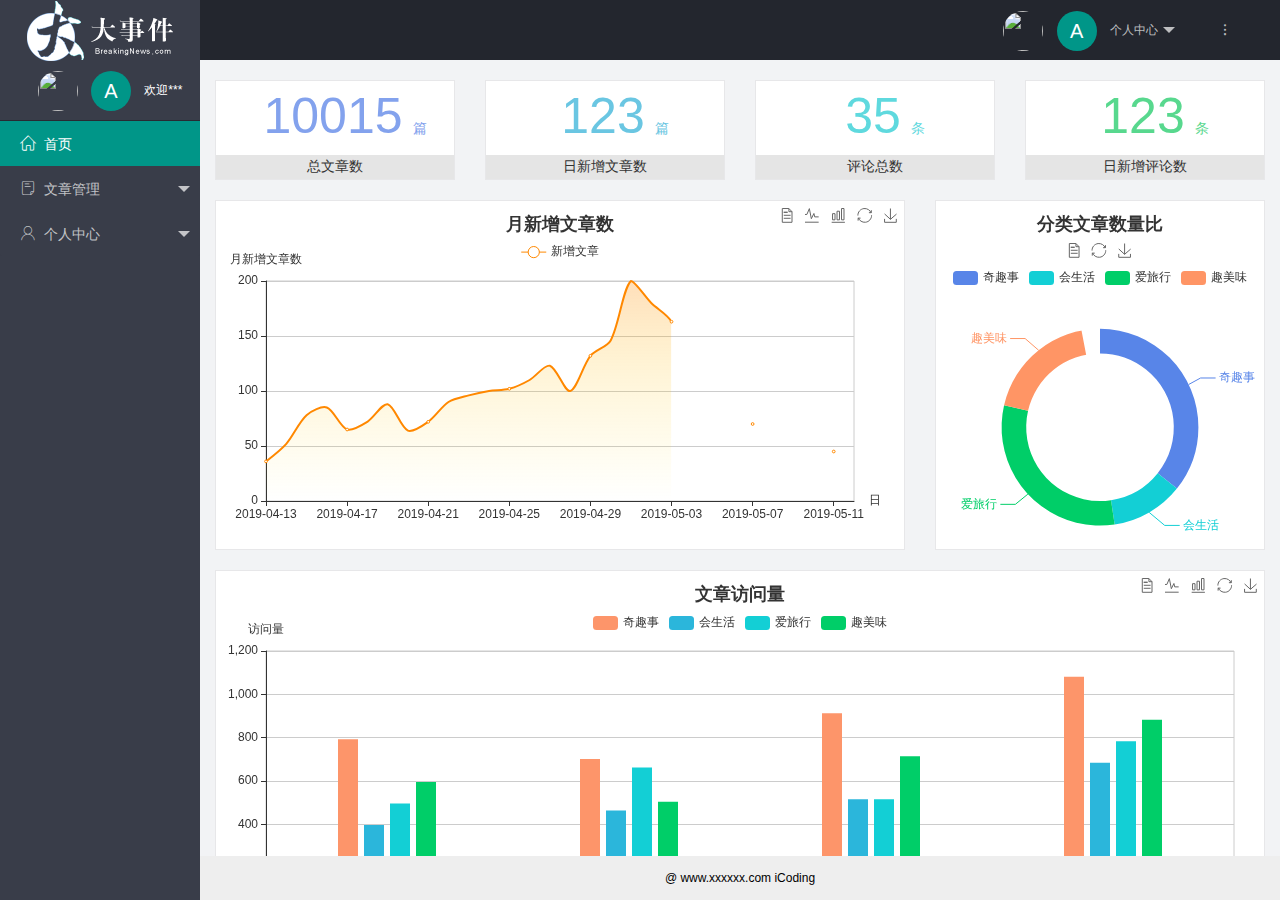
==== commit fe5bd13b: "完成重置密码功能" ====
--- a/index.html
+++ b/index.html
@@ -101,7 +101,7 @@
                   >
                 </dd>
                 <dd>
-                  <a href="javascript:;"
+                  <a href="user/user_pwd.html" target="fm"
                     ><i class="layui-icon layui-icon-password"></i>重置密码</a
                   >
                 </dd>
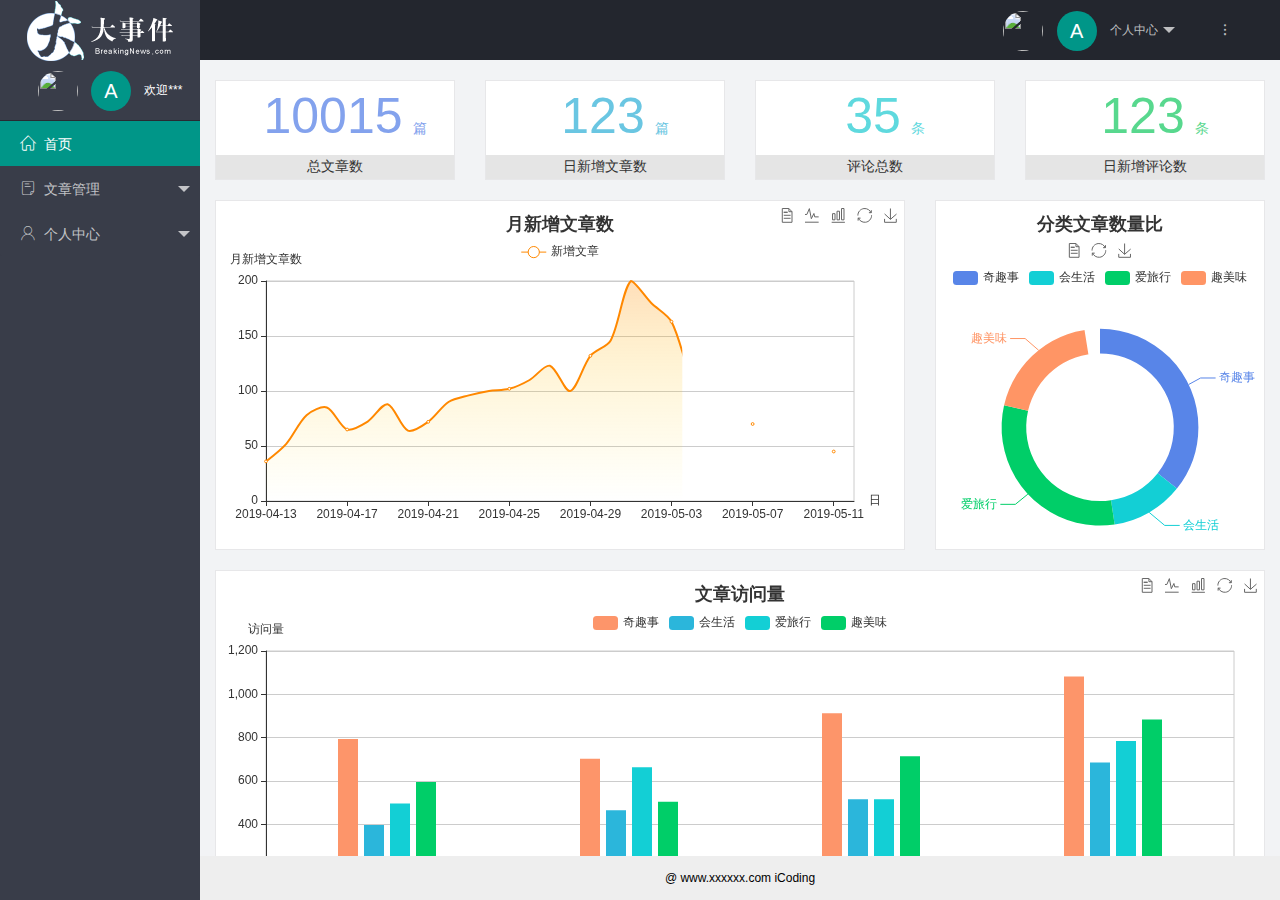
==== commit feb6b69b: "6 個人中心-更換頭像頁面（1）渲染更換頭像頁面② 使用cropper繪製上傳圖片的區域" ====
--- a/index.html
+++ b/index.html
@@ -32,9 +32,11 @@
               个人中心
             </a>
             <dl class="layui-nav-child">
-              <dd><a href="">基本资料</a></dd>
-              <dd><a href="">更换头像</a></dd>
-              <dd><a href="">重置密码</a></dd>
+              <dd><a href="./user/user_info.html" target="fm">基本资料</a></dd>
+              <dd>
+                <a href="./user/user_avatar.html" target="fm">更换头像</a>
+              </dd>
+              <dd><a href="./user/user_pwd.html" target="fm">重置密码</a></dd>
               <dd><a href="javascript:;" id="btnLogout">安全退出</a></dd>
             </dl>
           </li>
@@ -96,7 +98,7 @@
                   >
                 </dd>
                 <dd>
-                  <a href="javascript:;"
+                  <a href="./user/user_avatar.html" target="fm"
                     ><i class="layui-icon layui-icon-face-smile"></i>更换头像</a
                   >
                 </dd>
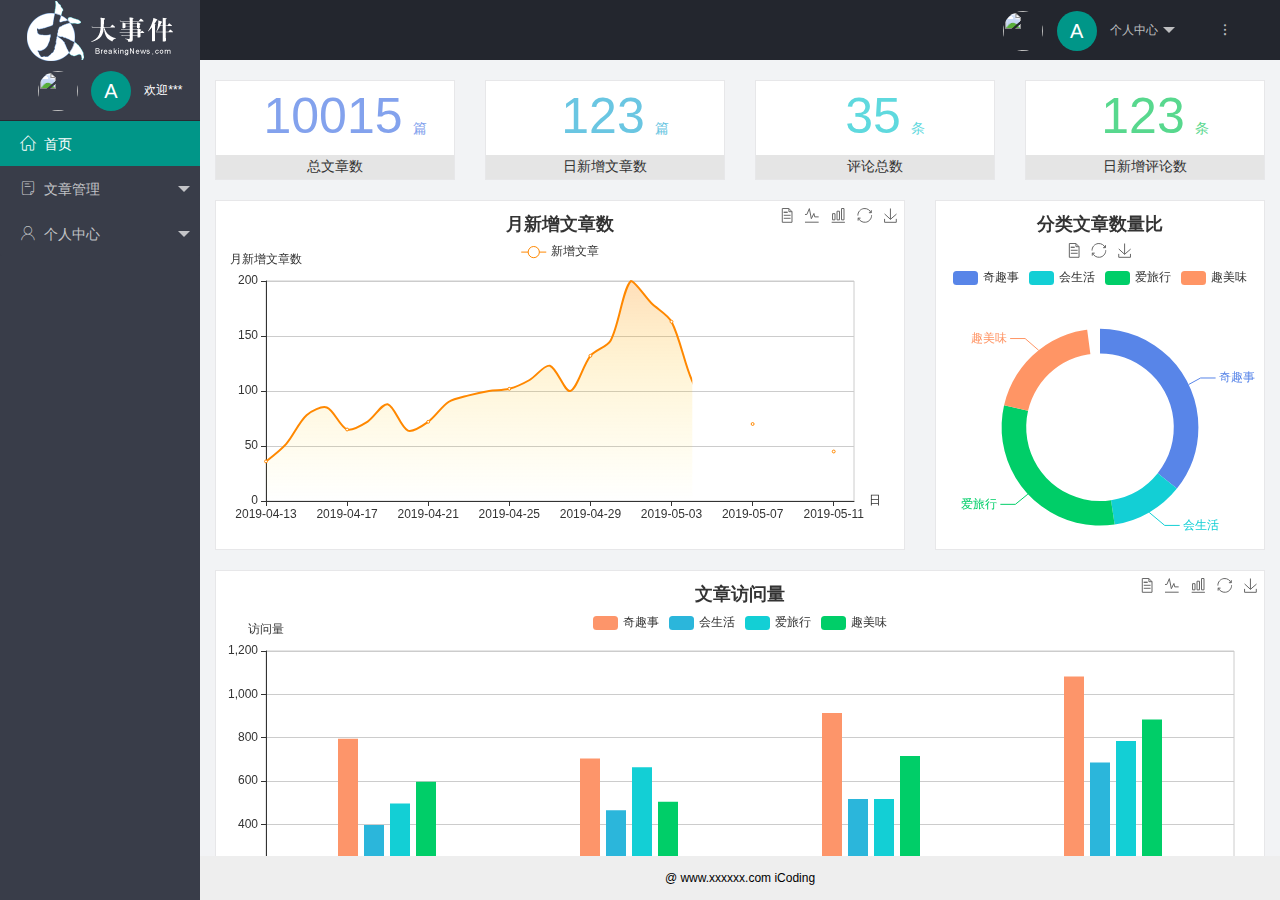
==== commit 9027a32e: "完成文章管理-文章类别-添加类别页面和功能" ====
--- a/index.html
+++ b/index.html
@@ -71,7 +71,7 @@
               >
               <dl class="layui-nav-child">
                 <dd>
-                  <a href="javascript:;"
+                  <a href="/article/art_cate.html" target="fm"
                     ><i class="layui-icon layui-icon-app"></i>文章类别</a
                   >
                 </dd>
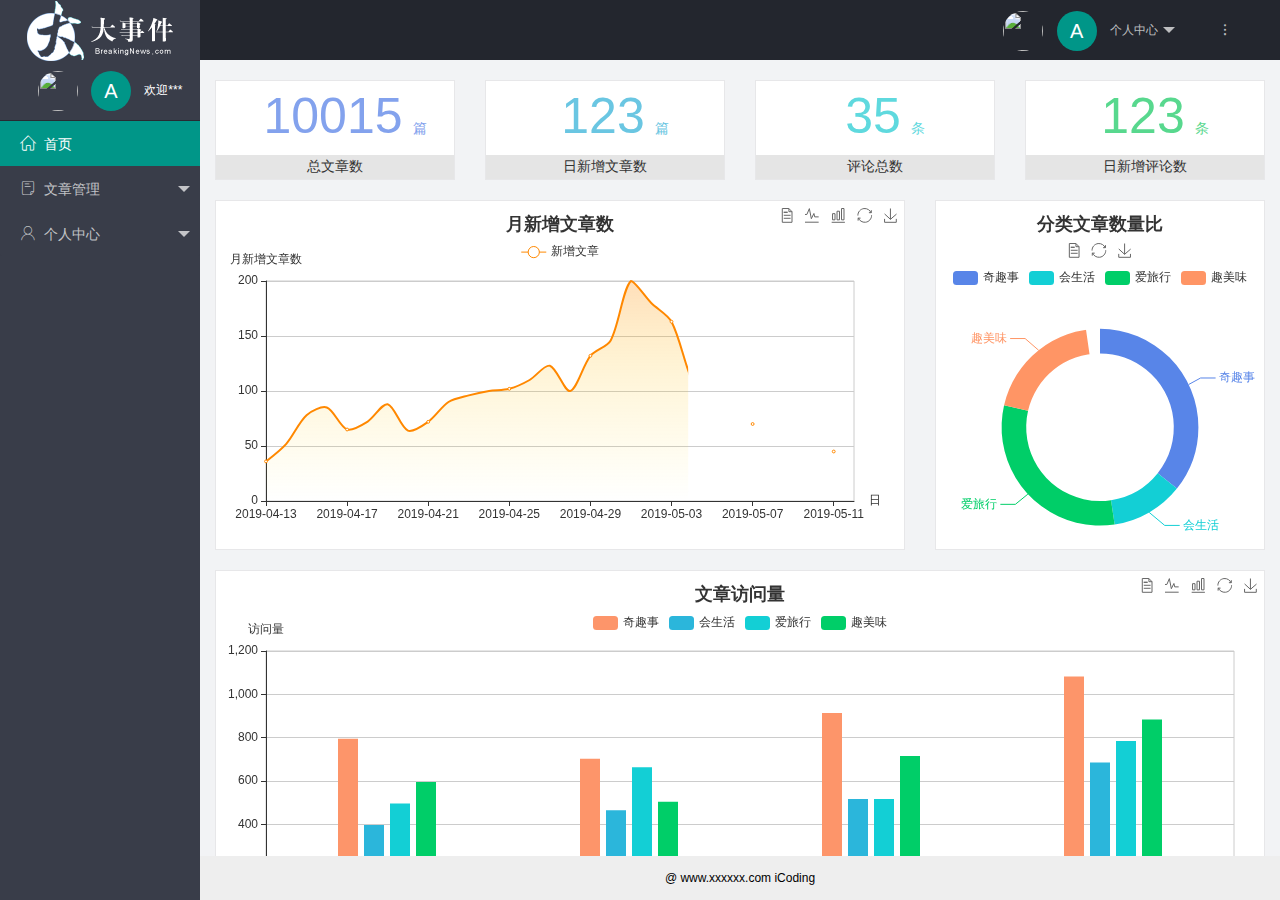
==== commit a8e8b44b: "文章管理-文章列表頁面-绘制列表页面并拿到数据" ====
--- a/index.html
+++ b/index.html
@@ -76,7 +76,7 @@
                   >
                 </dd>
                 <dd>
-                  <a href="javascript:;"
+                  <a href="/article/art_list.html" target="fm"
                     ><i class="layui-icon layui-icon-form"></i>文章列表</a
                   >
                 </dd>
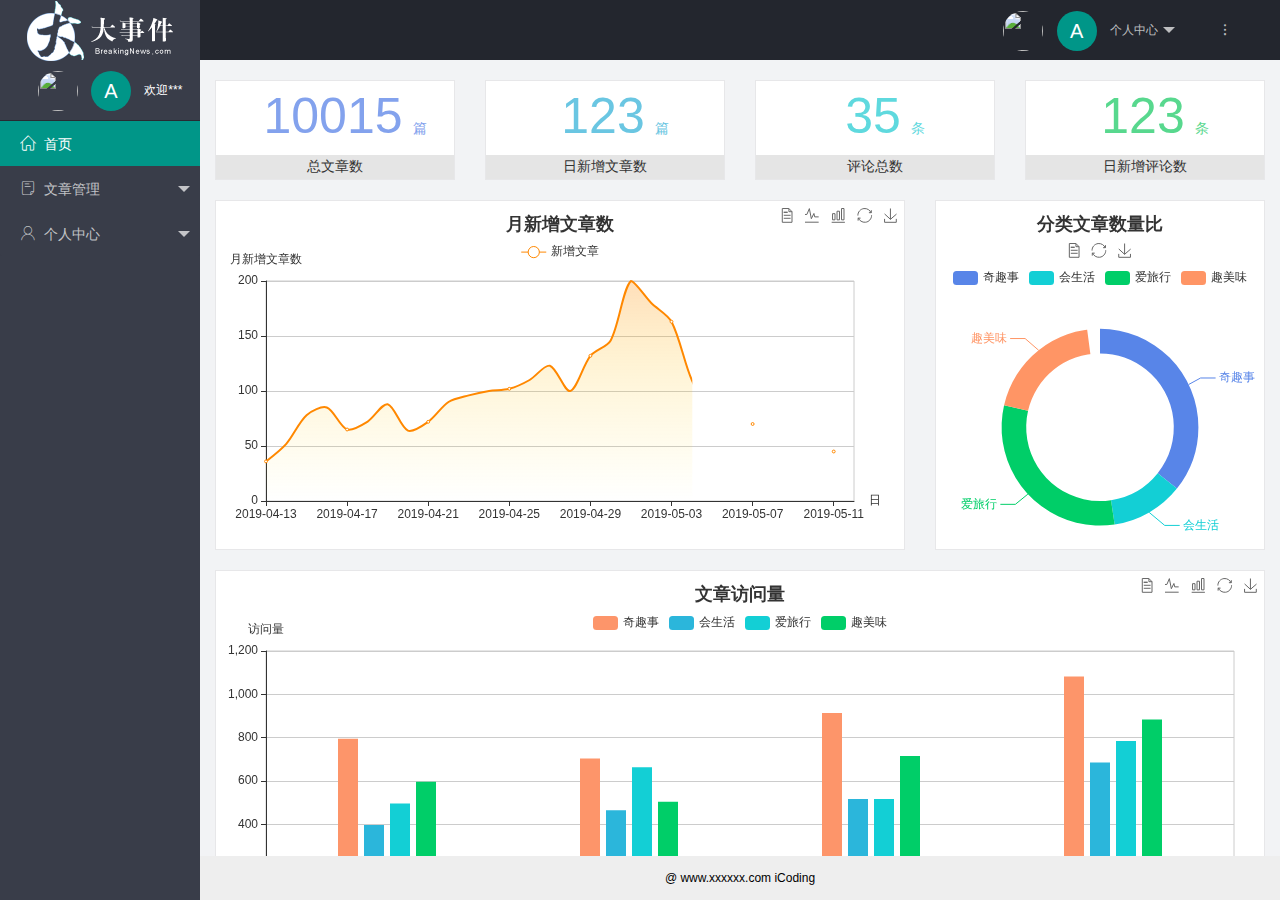
==== commit 12cea10a: "文章管理-发布文章-绘制页面" ====
--- a/index.html
+++ b/index.html
@@ -81,7 +81,7 @@
                   >
                 </dd>
                 <dd>
-                  <a href="javascript:;"
+                  <a href="/article/art_pub.html" target="fm"
                     ><i class="layui-icon layui-icon-file"></i>发布文章</a
                   >
                 </dd>
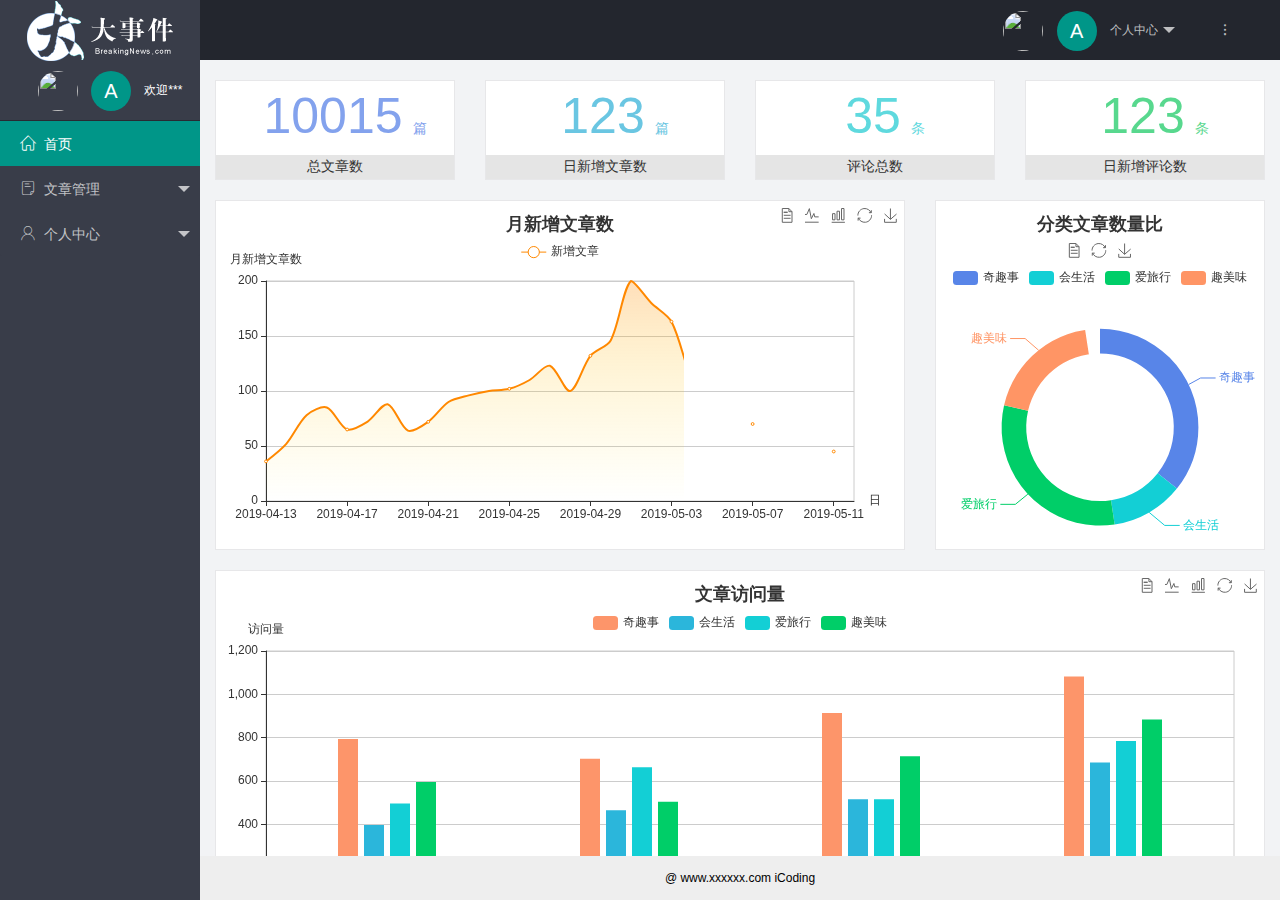
==== commit 0664c2c0: "编辑文章" ====
--- a/index.html
+++ b/index.html
@@ -76,12 +76,12 @@
                   >
                 </dd>
                 <dd>
-                  <a href="/article/art_list.html" target="fm"
+                  <a href="/article/art_list.html" target="fm" id="list_art"
                     ><i class="layui-icon layui-icon-form"></i>文章列表</a
                   >
                 </dd>
                 <dd>
-                  <a href="/article/art_pub.html" target="fm"
+                  <a href="/article/art_pub.html" target="fm" id="pub_art"
                     ><i class="layui-icon layui-icon-file"></i>发布文章</a
                   >
                 </dd>
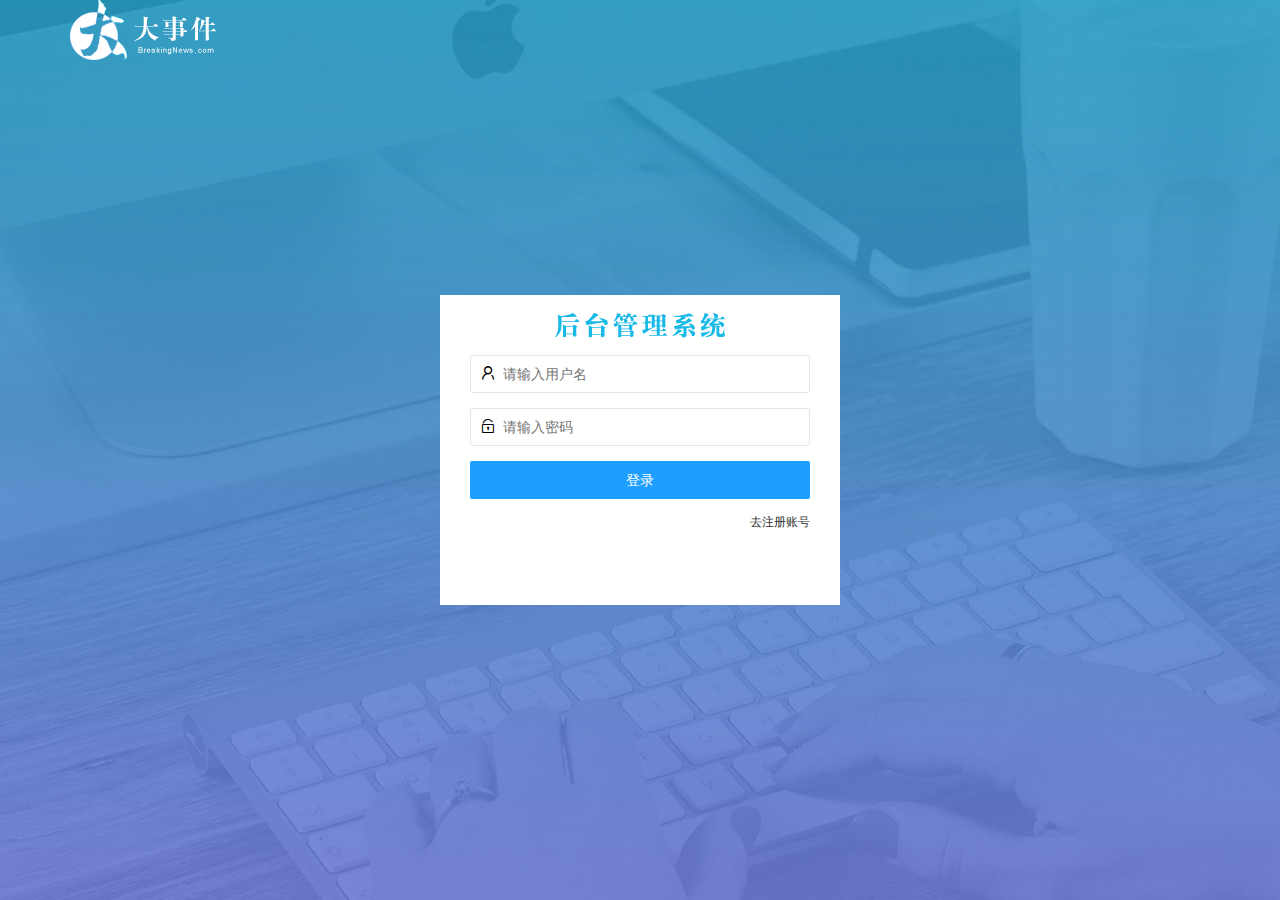
==== commit 3abecf6b: "修改头像的时候可以显示原来的头像" ====
--- a/index.html
+++ b/index.html
@@ -27,6 +27,7 @@
               <img
                 src="//tva1.sinaimg.cn/crop.0.0.118.118.180/5db11ff4gw1e77d3nqrv8j203b03cweg.jpg"
                 class="layui-nav-img"
+                id="forChgAvt"
               />
               <span class="text-avatar">A</span>
               个人中心
